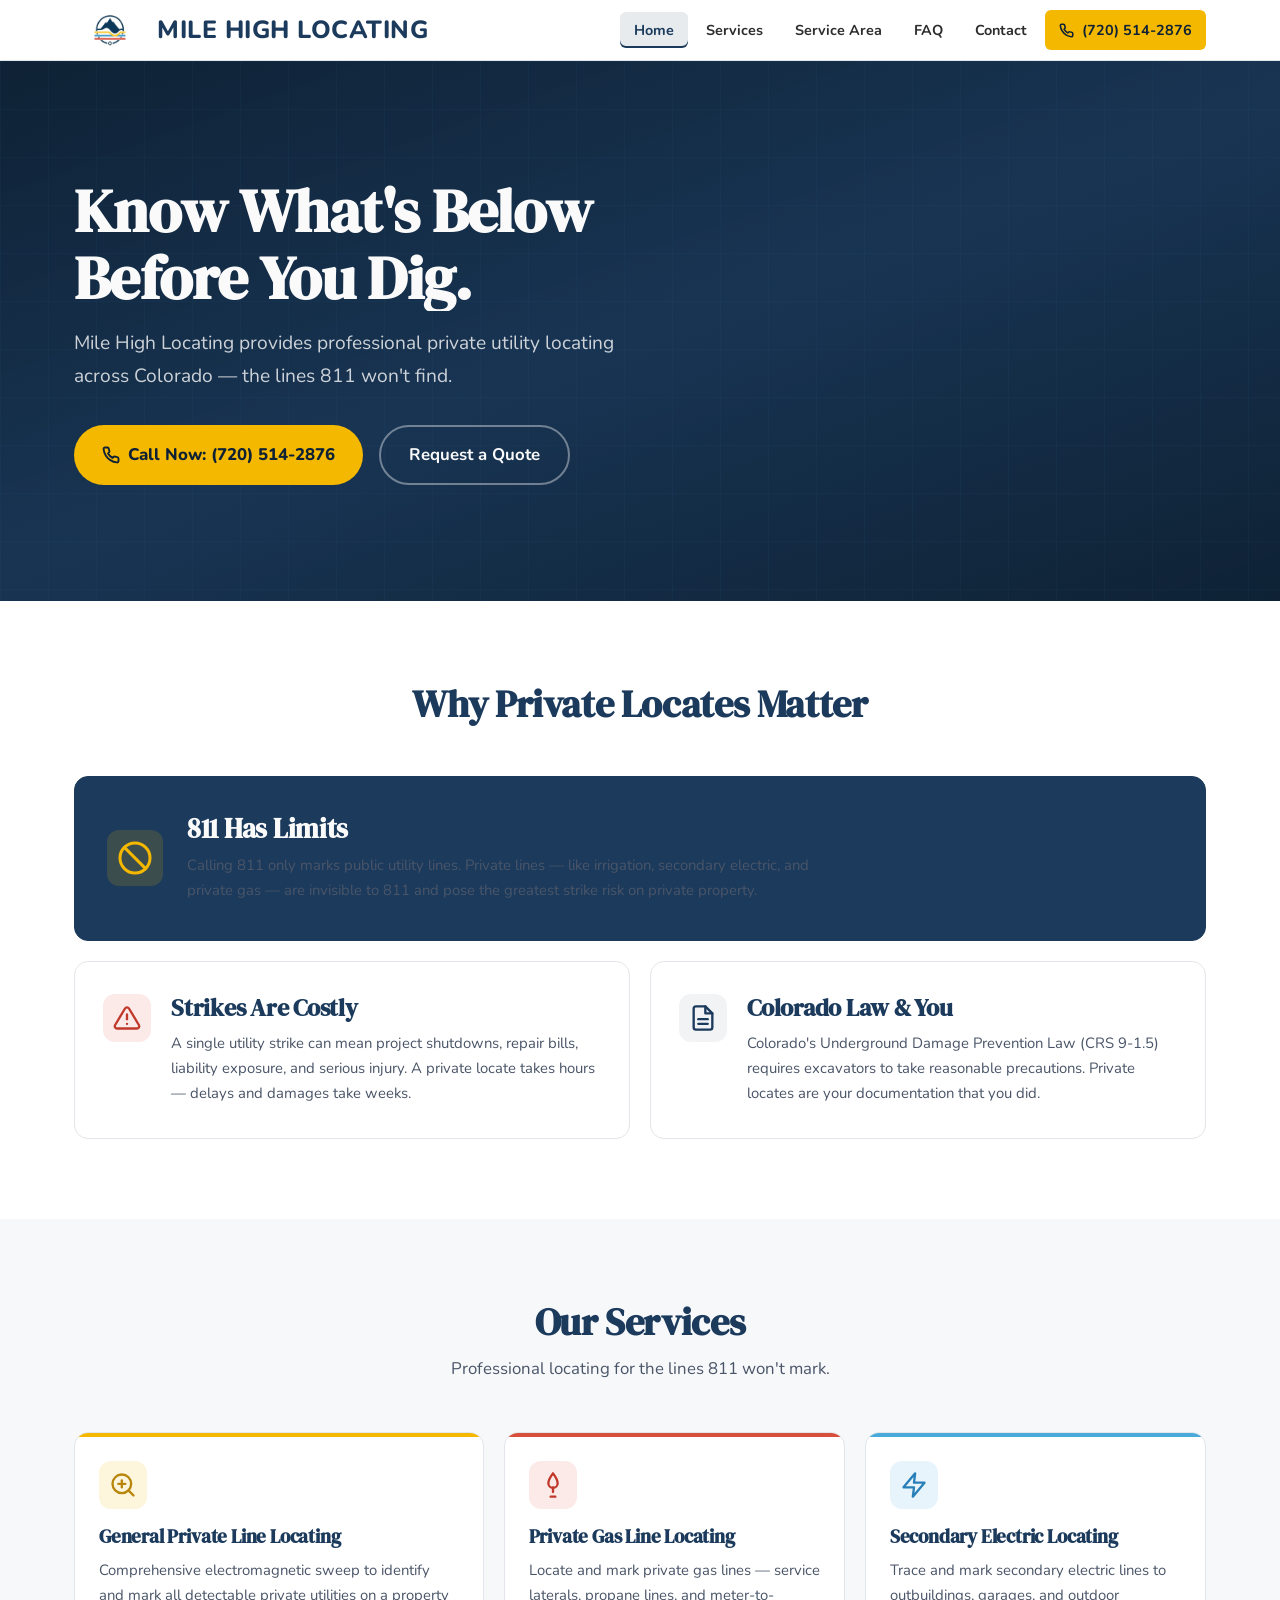
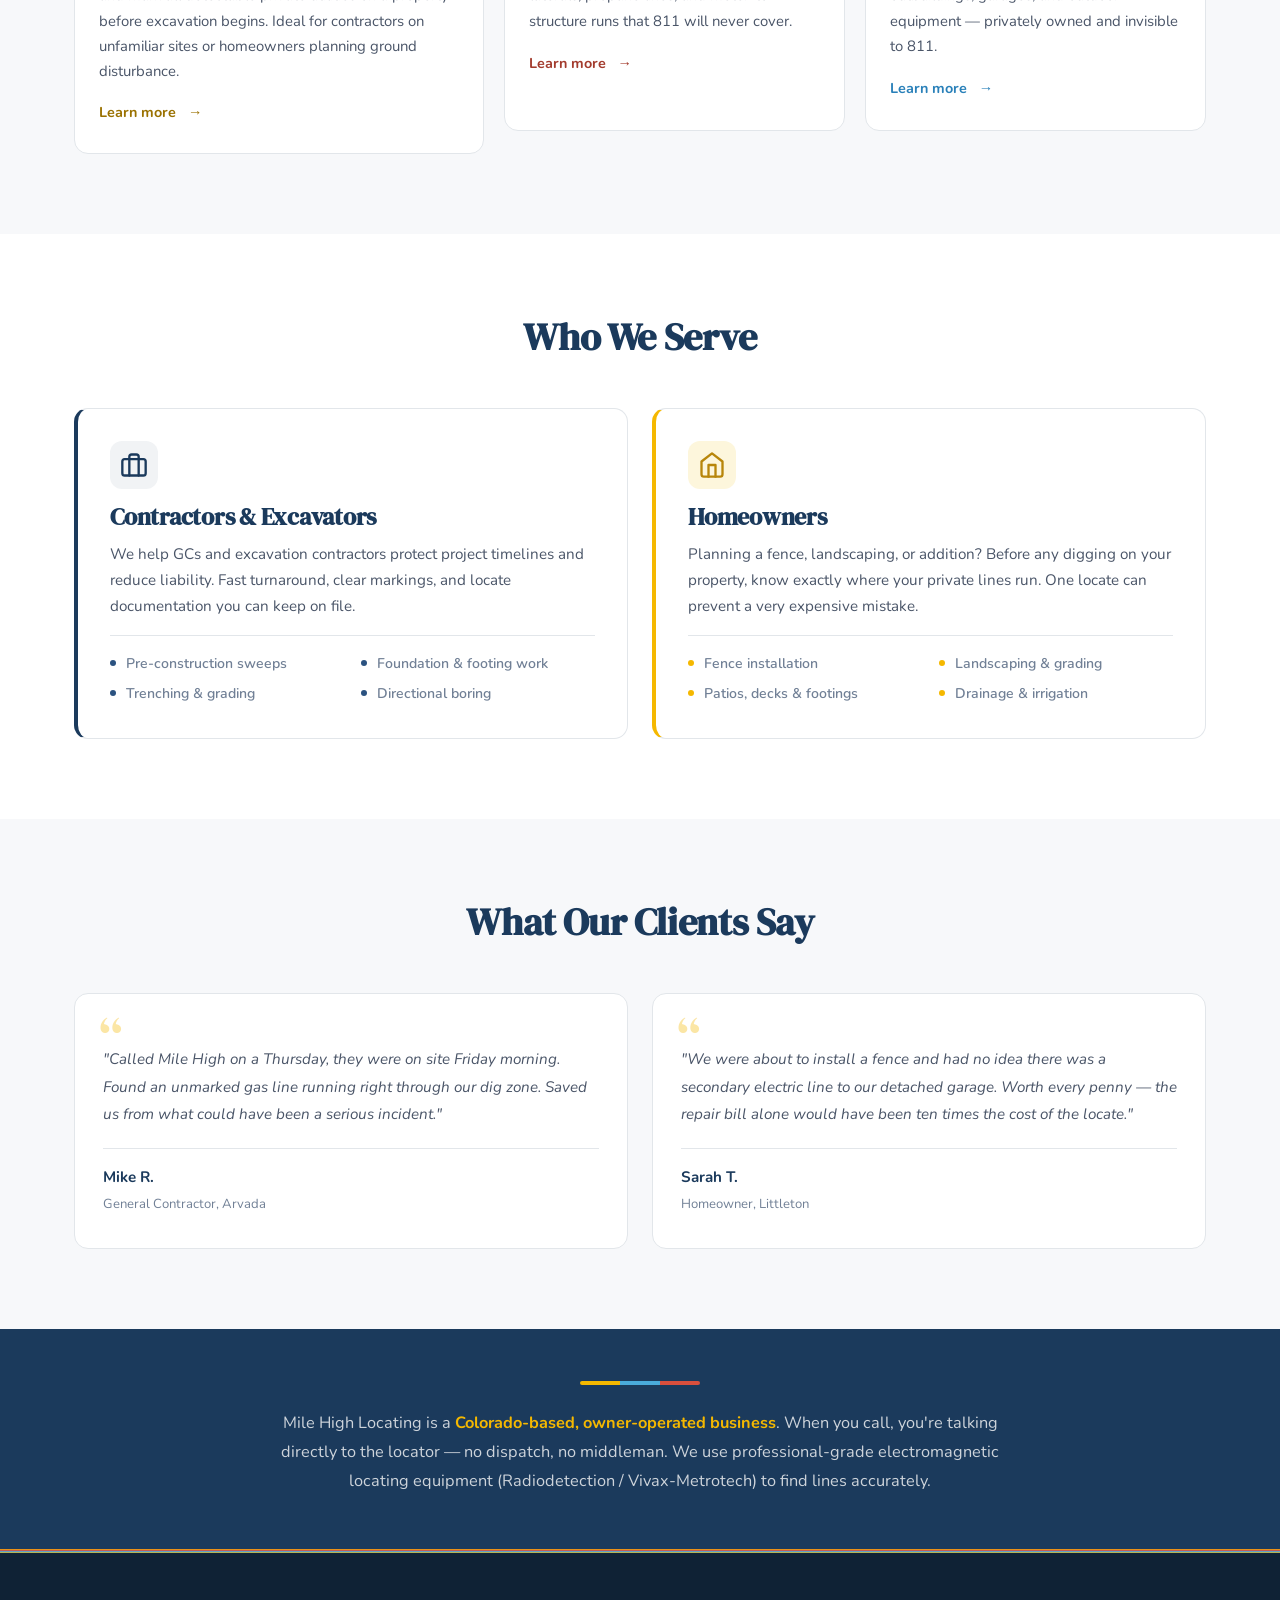
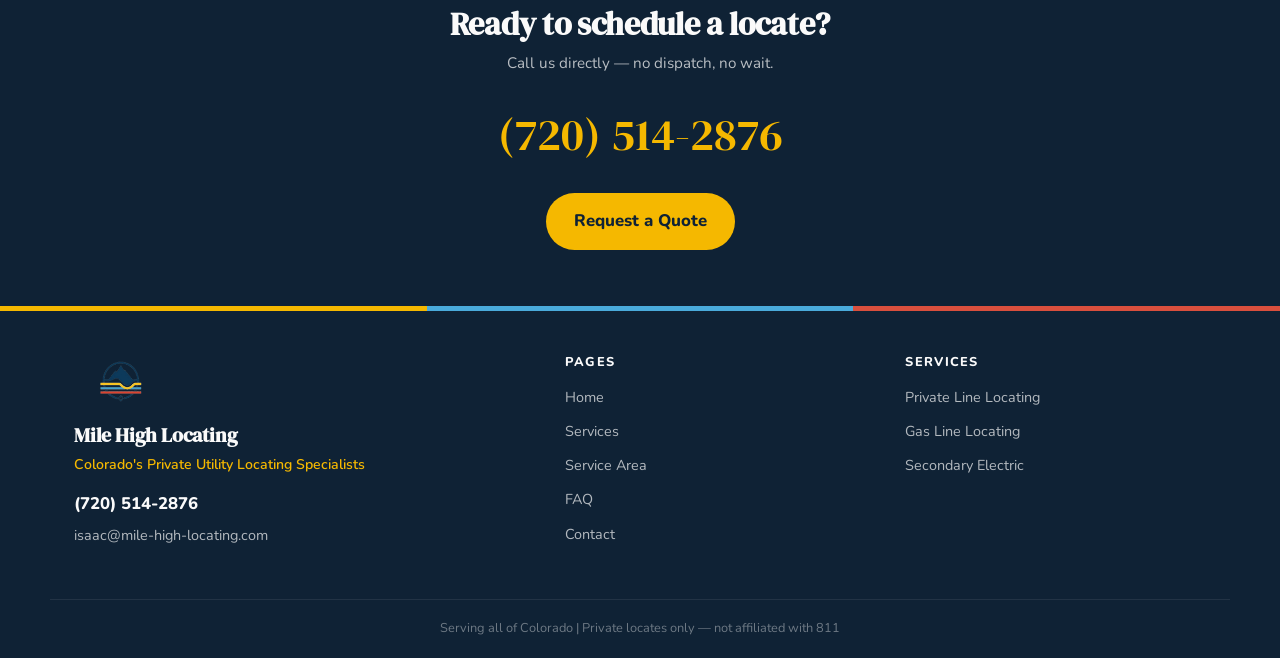
==== index.html @ 767bd1b1 "Add full site files Co-Authored-By: Claude Sonnet 4.6 <noreply@anthropic.com>" ====
<!DOCTYPE html>
<html lang="en">
<head>
  <meta charset="UTF-8">
  <meta name="viewport" content="width=device-width, initial-scale=1.0">
  <title>Mile High Locating — Private Utility Locating in Colorado</title>
  <meta name="description" content="Mile High Locating provides professional private utility locating across Colorado. We find the lines 811 won't — irrigation, private gas, secondary electric, and more.">
  <meta name="google-site-verification" content="SweHeG-FXVhR_xRQayVzN5VXtNeDmFIn7avGTJcZlRs" />
  <link rel="icon" type="image/png" sizes="192x192" href="favicon.png">
  <!-- Open Graph / Social & Google -->
  <meta property="og:type" content="website">
  <meta property="og:site_name" content="Mile High Locating">
  <meta property="og:title" content="Mile High Locating — Private Utility Locating in Colorado">
  <meta property="og:description" content="Mile High Locating provides professional private utility locating across Colorado. We find the lines 811 won't — irrigation, private gas, secondary electric, and more.">
  <meta property="og:image" content="https://mile-high-locating.com/logo-banner.png">
  <meta property="og:image:width" content="600">
  <meta property="og:image:height" content="314">
  <meta property="og:url" content="https://mile-high-locating.com/">
  <meta name="twitter:card" content="summary_large_image">
  <meta name="twitter:title" content="Mile High Locating — Private Utility Locating in Colorado">
  <meta name="twitter:description" content="Mile High Locating provides professional private utility locating across Colorado. We find the lines 811 won't.">
  <meta name="twitter:image" content="https://mile-high-locating.com/logo-banner.png">
  <!-- Structured Data: Organization -->
  <script type="application/ld+json">
  {
    "@context": "https://schema.org",
    "@type": "LocalBusiness",
    "name": "Mile High Locating",
    "url": "https://mile-high-locating.com",
    "logo": "https://mile-high-locating.com/logo-banner.png",
    "image": "https://mile-high-locating.com/logo-banner.png",
    "description": "Professional private utility locating across Colorado. We find the lines 811 won't — irrigation, private gas, secondary electric, and more.",
    "telephone": "+17205142876",
    "areaServed": "Colorado",
    "address": {
      "@type": "PostalAddress",
      "addressRegion": "CO",
      "addressCountry": "US"
    }
  }
  </script>
  <link rel="preconnect" href="https://fonts.googleapis.com">
  <link rel="preconnect" href="https://fonts.gstatic.com" crossorigin>
  <link href="https://fonts.googleapis.com/css2?family=DM+Serif+Display&family=Nunito:wght@400;600;700;800&display=swap" rel="stylesheet">
  <meta name="theme-color" content="#1B3A5C">
  <link rel="stylesheet" href="styles.css">
</head>
<body>

  <!-- ========== HEADER ========== -->
  <header class="site-header">
    <div class="header-inner">
      <a href="index.html" class="header-logo">
        <img src="logo-icon.png" alt="" class="logo-icon">
        <span class="logo-text">Mile High Locating</span>
      </a>
      <button class="hamburger" aria-label="Toggle navigation" aria-expanded="false">
        <span></span><span></span><span></span>
      </button>
      <nav>
        <ul class="nav-links">
          <li><a href="index.html" class="active">Home</a></li>
          <li><a href="services.html">Services</a></li>
          <li><a href="service-area.html">Service Area</a></li>
          <li><a href="faq.html">FAQ</a></li>
          <li><a href="contact.html">Contact</a></li>
          <li>
            <a href="tel:7205142876" class="btn-call">
              <svg viewBox="0 0 24 24" fill="none" stroke="currentColor" stroke-width="2.5" stroke-linecap="round" stroke-linejoin="round"><path d="M22 16.92v3a2 2 0 0 1-2.18 2 19.79 19.79 0 0 1-8.63-3.07 19.5 19.5 0 0 1-6-6 19.79 19.79 0 0 1-3.07-8.67A2 2 0 0 1 4.11 2h3a2 2 0 0 1 2 1.72c.127.96.361 1.903.7 2.81a2 2 0 0 1-.45 2.11L8.09 9.91a16 16 0 0 0 6 6l1.27-1.27a2 2 0 0 1 2.11-.45c.907.339 1.85.573 2.81.7A2 2 0 0 1 22 16.92z"/></svg>
              (720) 514-2876
            </a>
          </li>
        </ul>
      </nav>
    </div>
  </header>

  <main>

  <!-- ========== HERO ========== -->
  <section class="hero" aria-label="Hero">
    <div class="hero-bg" style="background-image: url('https://images.unsplash.com/photo-1504307651254-35680f356dfd?w=1600');"></div>
    <div class="hero-overlay"></div>
    <div class="hero-content">
      <h1>
        <span class="hero-line"><span class="hero-line-inner">Know What's Below</span></span>
        <span class="hero-line"><span class="hero-line-inner">Before You Dig.</span></span>
      </h1>
      <p>Mile High Locating provides professional private utility locating across Colorado — the lines 811 won't find.</p>
      <div class="hero-buttons">
        <a href="tel:7205142876" class="btn-primary">
          <svg width="18" height="18" viewBox="0 0 24 24" fill="none" stroke="currentColor" stroke-width="2.5" stroke-linecap="round" stroke-linejoin="round"><path d="M22 16.92v3a2 2 0 0 1-2.18 2 19.79 19.79 0 0 1-8.63-3.07 19.5 19.5 0 0 1-6-6 19.79 19.79 0 0 1-3.07-8.67A2 2 0 0 1 4.11 2h3a2 2 0 0 1 2 1.72c.127.96.361 1.903.7 2.81a2 2 0 0 1-.45 2.11L8.09 9.91a16 16 0 0 0 6 6l1.27-1.27a2 2 0 0 1 2.11-.45c.907.339 1.85.573 2.81.7A2 2 0 0 1 22 16.92z"/></svg>
          Call Now: (720) 514-2876
        </a>
        <a href="contact.html" class="btn-outline">Request a Quote</a>
      </div>
    </div>
  </section>

  <!-- ========== WHY PRIVATE LOCATES MATTER (Bento layout) ========== -->
  <section class="section" aria-labelledby="why-locates-heading">
    <div class="container">
      <div class="section-header reveal">
        <h2 id="why-locates-heading">Why Private Locates Matter</h2>
      </div>
      <div class="bento-grid">
        <!-- Featured card: full width, dark -->
        <div class="bento-card bento-card--featured reveal--scale">
          <span class="icon icon--lg">
            <svg viewBox="0 0 24 24" fill="none" stroke="currentColor" stroke-width="2" stroke-linecap="round" stroke-linejoin="round"><circle cx="12" cy="12" r="10"/><line x1="4.93" y1="4.93" x2="19.07" y2="19.07"/></svg>
          </span>
          <div class="bento-text">
            <h3>811 Has Limits</h3>
            <p>Calling 811 only marks public utility lines. Private lines — like irrigation, secondary electric, and private gas — are invisible to 811 and pose the greatest strike risk on private property.</p>
          </div>
        </div>
        <!-- Two smaller cards below -->
        <div class="bento-card reveal--left">
          <span class="icon icon--lg icon--red">
            <svg viewBox="0 0 24 24" fill="none" stroke="currentColor" stroke-width="2" stroke-linecap="round" stroke-linejoin="round"><path d="M10.29 3.86L1.82 18a2 2 0 0 0 1.71 3h16.94a2 2 0 0 0 1.71-3L13.71 3.86a2 2 0 0 0-3.42 0z"/><line x1="12" y1="9" x2="12" y2="13"/><line x1="12" y1="17" x2="12.01" y2="17"/></svg>
          </span>
          <div class="bento-text">
            <h3>Strikes Are Costly</h3>
            <p>A single utility strike can mean project shutdowns, repair bills, liability exposure, and serious injury. A private locate takes hours — delays and damages take weeks.</p>
          </div>
        </div>
        <div class="bento-card reveal--right">
          <span class="icon icon--lg icon--navy">
            <svg viewBox="0 0 24 24" fill="none" stroke="currentColor" stroke-width="2" stroke-linecap="round" stroke-linejoin="round"><path d="M14 2H6a2 2 0 0 0-2 2v16a2 2 0 0 0 2 2h12a2 2 0 0 0 2-2V8z"/><polyline points="14 2 14 8 20 8"/><line x1="16" y1="13" x2="8" y2="13"/><line x1="16" y1="17" x2="8" y2="17"/></svg>
          </span>
          <div class="bento-text">
            <h3>Colorado Law &amp; You</h3>
            <p>Colorado's Underground Damage Prevention Law (CRS 9-1.5) requires excavators to take reasonable precautions. Private locates are your documentation that you did.</p>
          </div>
        </div>
      </div>
    </div>
  </section>

  <!-- ========== SERVICES SNAPSHOT (color-coded, asymmetric) ========== -->
  <section class="section section--gray" aria-labelledby="services-heading">
    <div class="container">
      <div class="section-header reveal">
        <h2 id="services-heading">Our Services</h2>
        <p>Professional locating for the lines 811 won't mark.</p>
      </div>
      <div class="services-snapshot">
        <div class="snap-card snap-card--gold reveal">
          <span class="icon icon--lg icon--gold">
            <svg viewBox="0 0 24 24" fill="none" stroke="currentColor" stroke-width="2" stroke-linecap="round" stroke-linejoin="round"><circle cx="11" cy="11" r="8"/><path d="M21 21l-4.35-4.35"/><line x1="11" y1="8" x2="11" y2="14"/><line x1="8" y1="11" x2="14" y2="11"/></svg>
          </span>
          <h3>General Private Line Locating</h3>
          <p>Comprehensive electromagnetic sweep to identify and mark all detectable private utilities on a property before excavation begins. Ideal for contractors on unfamiliar sites or homeowners planning ground disturbance.</p>
          <a href="services.html#general-locating" class="card-link">Learn more<span class="sr-only"> about general private line locating</span> <span aria-hidden="true">→</span></a>
        </div>
        <div class="snap-card snap-card--red reveal reveal-delay-1">
          <span class="icon icon--lg icon--red">
            <svg viewBox="0 0 24 24" fill="none" stroke="currentColor" stroke-width="2" stroke-linecap="round" stroke-linejoin="round"><path d="M12 2c1.5 2 4 5.5 4 8.5a4 4 0 1 1-8 0C8 7.5 10.5 4 12 2z"/><path d="M12 14v4"/><path d="M10 22h4"/></svg>
          </span>
          <h3>Private Gas Line Locating</h3>
          <p>Locate and mark private gas lines — service laterals, propane lines, and meter-to-structure runs that 811 will never cover.</p>
          <a href="services.html#gas-line" class="card-link">Learn more<span class="sr-only"> about private gas line locating</span> <span aria-hidden="true">→</span></a>
        </div>
        <div class="snap-card snap-card--sky reveal reveal-delay-2">
          <span class="icon icon--lg icon--sky">
            <svg viewBox="0 0 24 24" fill="none" stroke="currentColor" stroke-width="2" stroke-linecap="round" stroke-linejoin="round"><path d="M13 2L3 14h9l-1 8 10-12h-9l1-8z"/></svg>
          </span>
          <h3>Secondary Electric Locating</h3>
          <p>Trace and mark secondary electric lines to outbuildings, garages, and outdoor equipment — privately owned and invisible to 811.</p>
          <a href="services.html#secondary-electric" class="card-link">Learn more<span class="sr-only"> about secondary electric locating</span> <span aria-hidden="true">→</span></a>
        </div>
      </div>
    </div>
  </section>

  <!-- ========== WHO WE SERVE ========== -->
  <section class="section" aria-labelledby="audience-heading">
    <div class="container">
      <div class="section-header reveal">
        <h2 id="audience-heading">Who We Serve</h2>
      </div>
      <div class="audience-grid">
        <div class="audience-card audience-card--contractor reveal reveal-delay-1">
          <span class="icon icon--lg icon--navy">
            <svg viewBox="0 0 24 24" fill="none" stroke="currentColor" stroke-width="2" stroke-linecap="round" stroke-linejoin="round"><rect x="2" y="7" width="20" height="14" rx="2" ry="2"/><path d="M16 21V5a2 2 0 0 0-2-2h-4a2 2 0 0 0-2 2v16"/></svg>
          </span>
          <h3>Contractors &amp; Excavators</h3>
          <p>We help GCs and excavation contractors protect project timelines and reduce liability. Fast turnaround, clear markings, and locate documentation you can keep on file.</p>
          <ul class="audience-projects">
            <li>Pre-construction sweeps</li>
            <li>Foundation &amp; footing work</li>
            <li>Trenching &amp; grading</li>
            <li>Directional boring</li>
          </ul>
        </div>
        <div class="audience-card audience-card--homeowner reveal reveal-delay-2">
          <span class="icon icon--lg icon--gold">
            <svg viewBox="0 0 24 24" fill="none" stroke="currentColor" stroke-width="2" stroke-linecap="round" stroke-linejoin="round"><path d="M3 9l9-7 9 7v11a2 2 0 0 1-2 2H5a2 2 0 0 1-2-2z"/><polyline points="9 22 9 12 15 12 15 22"/></svg>
          </span>
          <h3>Homeowners</h3>
          <p>Planning a fence, landscaping, or addition? Before any digging on your property, know exactly where your private lines run. One locate can prevent a very expensive mistake.</p>
          <ul class="audience-projects">
            <li>Fence installation</li>
            <li>Landscaping &amp; grading</li>
            <li>Patios, decks &amp; footings</li>
            <li>Drainage &amp; irrigation</li>
          </ul>
        </div>
      </div>
    </div>
  </section>

  <!-- ========== SOCIAL PROOF ========== -->
  <section class="section section--gray" aria-labelledby="testimonials-heading">
    <div class="container">
      <div class="section-header reveal">
        <h2 id="testimonials-heading">What Our Clients Say</h2>
      </div>
      <div class="testimonial-grid">
        <blockquote class="testimonial-card reveal reveal-delay-1">
          <p>"Called Mile High on a Thursday, they were on site Friday morning. Found an unmarked gas line running right through our dig zone. Saved us from what could have been a serious incident."</p>
          <footer>
            <strong>Mike R.</strong>
            <span>General Contractor, Arvada</span>
          </footer>
        </blockquote>
        <blockquote class="testimonial-card reveal reveal-delay-2">
          <p>"We were about to install a fence and had no idea there was a secondary electric line to our detached garage. Worth every penny — the repair bill alone would have been ten times the cost of the locate."</p>
          <footer>
            <strong>Sarah T.</strong>
            <span>Homeowner, Littleton</span>
          </footer>
        </blockquote>
      </div>
    </div>
  </section>

  <!-- ========== TRUST BAR (navy, distinct from card sections) ========== -->
  <section class="trust-section" aria-label="About Mile High Locating">
    <div class="trust-inner reveal">
      <div class="utility-divider">
        <span></span><span></span><span></span>
      </div>
      <p>Mile High Locating is a <strong>Colorado-based, owner-operated business</strong>. When you call, you're talking directly to the locator — no dispatch, no middleman. We use professional-grade electromagnetic locating equipment (Radiodetection / Vivax-Metrotech) to find lines accurately.</p>
    </div>
  </section>

  <!-- ========== CTA BANNER ========== -->
  <section class="cta-banner" aria-label="Call to action">
    <div class="container">
      <h2 class="reveal">Ready to schedule a locate?</h2>
      <p class="cta-sub reveal reveal-delay-1">Call us directly — no dispatch, no wait.</p>
      <span class="phone-large reveal reveal-delay-1"><a href="tel:7205142876">(720) 514-2876</a></span>
      <a href="contact.html" class="btn-primary reveal reveal-delay-2">Request a Quote</a>
    </div>
  </section>

  </main>

  <!-- ========== FOOTER ========== -->
  <footer class="site-footer">
    <div class="footer-divider">
      <div class="utility-divider"><span></span><span></span><span></span></div>
    </div>
    <div class="footer-inner">
      <div class="footer-brand">
        <img src="logo-icon.png" alt="Mile High Locating" class="footer-logo-icon">
        <h3>Mile High Locating</h3>
        <span class="tagline">Colorado's Private Utility Locating Specialists</span>
        <p class="footer-phone"><a href="tel:7205142876">(720) 514-2876</a></p>
        <p class="footer-email"><a href="mailto:isaac@mile-high-locating.com">isaac@mile-high-locating.com</a></p>
      </div>
      <div class="footer-links">
        <h4>Pages</h4>
        <ul>
          <li><a href="index.html">Home</a></li>
          <li><a href="services.html">Services</a></li>
          <li><a href="service-area.html">Service Area</a></li>
          <li><a href="faq.html">FAQ</a></li>
          <li><a href="contact.html">Contact</a></li>
        </ul>
      </div>
      <div class="footer-links">
        <h4>Services</h4>
        <ul>
          <li><a href="services.html#general-locating">Private Line Locating</a></li>
          <li><a href="services.html#gas-line">Gas Line Locating</a></li>
          <li><a href="services.html#secondary-electric">Secondary Electric</a></li>
        </ul>
      </div>
    </div>
    <div class="footer-bottom">
      <p>Serving all of Colorado | Private locates only — not affiliated with 811</p>
    </div>
  </footer>

  <script src="script.js"></script>
</body>
</html>
---- styles.css ----
/* ============================================
   Mile High Locating — Global Styles
   ============================================ */

/* --- Reset & Base --- */
*, *::before, *::after {
  box-sizing: border-box;
  margin: 0;
  padding: 0;
}

:root {
  --navy: #1B3A5C;
  --navy-deep: #0f2235;
  --navy-light: #2a5280;
  --navy-faint: rgba(27, 58, 92, 0.06);
  --gold: #F5B800;
  --gold-hover: #e0a800;
  --gold-faint: #fdf6dc;
  --sky: #4AABDB;
  --sky-faint: #e8f4fb;
  --red-orange: #D94F3D;
  --red-faint: #fceae8;
  --white: #FAFAFA;
  --bg: #FFFFFF;
  --text: #2D2D2D;
  --text-light: #4a5568;
  --text-muted: #718096;
  --border: #e2e6ea;
  --border-strong: #cbd2d9;
  --shadow-sm: 0 1px 3px rgba(27, 58, 92, 0.06);
  --shadow-md: 0 4px 16px rgba(27, 58, 92, 0.08);
  --shadow-lg: 0 8px 32px rgba(27, 58, 92, 0.10);
  --shadow-xl: 0 16px 48px rgba(27, 58, 92, 0.12);
  --radius: 10px;
  --radius-lg: 14px;
  --transition: 0.25s cubic-bezier(0.25, 0, 0.2, 1);
  --ease-out-expo: cubic-bezier(0.16, 1, 0.3, 1);
}

html {
  scroll-behavior: smooth;
  -webkit-text-size-adjust: 100%;
}

body {
  font-family: 'Nunito', sans-serif;
  color: var(--text);
  background: var(--bg);
  line-height: 1.7;
  font-size: 16px;
  -webkit-font-smoothing: antialiased;
  -moz-osx-font-smoothing: grayscale;
  overflow-x: hidden;
}

img {
  max-width: 100%;
  height: auto;
  display: block;
}

a {
  color: var(--navy);
  text-decoration: none;
  transition: color var(--transition);
}

a:hover { color: var(--sky); }

/* --- Focus styles (accessibility) --- */
:focus-visible {
  outline: 2px solid var(--sky);
  outline-offset: 2px;
  border-radius: 4px;
}

a:focus-visible,
button:focus-visible {
  outline: 2px solid var(--sky);
  outline-offset: 2px;
}

/* --- Typography --- */
h1, h2, h3, h4 {
  font-family: 'DM Serif Display', serif;
  color: var(--navy);
  line-height: 1.2;
  letter-spacing: -0.01em;
}

h1 { font-size: clamp(2rem, 5vw, 3.2rem); }
h2 { font-size: clamp(1.6rem, 3.5vw, 2.4rem); }
h3 { font-size: clamp(1.2rem, 2.5vw, 1.5rem); }

p { max-width: 72ch; }

/* Screen-reader only utility */
.sr-only {
  position: absolute;
  width: 1px;
  height: 1px;
  padding: 0;
  margin: -1px;
  overflow: hidden;
  clip: rect(0, 0, 0, 0);
  white-space: nowrap;
  border: 0;
}

.container {
  width: 100%;
  max-width: 1180px;
  margin: 0 auto;
  padding: 0 24px;
}

/* --- SVG Icon System --- */
.icon {
  display: inline-flex;
  align-items: center;
  justify-content: center;
  flex-shrink: 0;
}

.icon svg {
  width: 100%;
  height: 100%;
}

.icon--lg {
  width: 48px;
  height: 48px;
  border-radius: 12px;
  padding: 10px;
}

.icon--gold { background: var(--gold-faint); color: #b8860b; }
.icon--sky { background: var(--sky-faint); color: #2980b9; }
.icon--red { background: var(--red-faint); color: #c0392b; }
.icon--navy { background: var(--navy-faint); color: var(--navy); }

/* --- Utility Divider (3 colored lines) --- */
.utility-divider {
  display: flex;
  gap: 0;
  height: 4px;
  width: 100%;
  border-radius: 2px;
  overflow: hidden;
}

.utility-divider span {
  flex: 1;
  display: block;
}

.utility-divider span:nth-child(1) { background: var(--gold); }
.utility-divider span:nth-child(2) { background: var(--sky); }
.utility-divider span:nth-child(3) { background: var(--red-orange); }

.utility-divider--short { max-width: 200px; }
.utility-divider--center { margin-left: auto; margin-right: auto; }

/* =========================================
   HEADER / NAV
   ========================================= */
.site-header {
  position: sticky;
  top: 0;
  z-index: 1000;
  background: var(--bg);
  border-bottom: 1px solid var(--border);
  transition: box-shadow var(--transition);
}

.site-header.scrolled {
  box-shadow: var(--shadow-md);
}

.header-inner {
  display: flex;
  align-items: center;
  justify-content: space-between;
  padding: 10px 24px;
  max-width: 1180px;
  margin: 0 auto;
}

.header-logo {
  display: flex;
  align-items: center;
  gap: 10px;
  text-decoration: none;
  flex-shrink: 0;
  margin-right: 24px;
}

.header-logo .logo-icon {
  height: 40px;
  width: auto;
  display: block;
}

.logo-text {
  font-family: 'Nunito', sans-serif;
  font-size: 1.55rem;
  font-weight: 800;
  color: var(--navy);
  white-space: nowrap;
  line-height: 1.15;
  letter-spacing: 0.02em;
  text-transform: uppercase;
}

.header-logo:hover .logo-text {
  color: var(--navy);
}

@media (max-width: 580px) {
  .logo-text { display: none; }
}

.footer-logo-icon {
  height: 52px;
  width: auto;
  margin-bottom: 16px;
}

.nav-links {
  display: flex;
  align-items: center;
  gap: 4px;
  list-style: none;
}

.nav-links a {
  padding: 8px 14px;
  border-radius: 6px;
  font-weight: 700;
  font-size: 0.9rem;
  color: var(--text);
  transition: background var(--transition), color var(--transition);
  white-space: nowrap;
}

.nav-links a:hover,
.nav-links a.active {
  background: var(--navy-faint);
  color: var(--navy);
}

.nav-links a.active {
  background: rgba(27, 58, 92, 0.10);
  box-shadow: inset 0 -2px 0 var(--navy);
}

.btn-call {
  display: inline-flex;
  align-items: center;
  gap: 8px;
  background: var(--gold);
  color: var(--navy-deep) !important;
  font-weight: 800;
  font-size: 0.9rem;
  padding: 10px 20px;
  border-radius: 50px;
  border: none;
  cursor: pointer;
  transition: background var(--transition), transform var(--transition), box-shadow var(--transition);
  text-decoration: none;
  white-space: nowrap;
}

.btn-call:hover {
  background: var(--gold-hover);
  transform: translateY(-1px);
  box-shadow: 0 4px 12px rgba(245, 184, 0, 0.3);
  color: var(--navy-deep) !important;
}

.btn-call svg {
  width: 15px;
  height: 15px;
  flex-shrink: 0;
}

/* Mobile Nav */
.hamburger {
  display: none;
  background: none;
  border: none;
  cursor: pointer;
  padding: 8px;
  flex-direction: column;
  gap: 5px;
}

.hamburger span {
  display: block;
  width: 24px;
  height: 2.5px;
  background: var(--navy);
  border-radius: 2px;
  transition: transform var(--transition), opacity var(--transition);
}

.hamburger.open span:nth-child(1) { transform: translateY(7.5px) rotate(45deg); }
.hamburger.open span:nth-child(2) { opacity: 0; }
.hamburger.open span:nth-child(3) { transform: translateY(-7.5px) rotate(-45deg); }

@media (max-width: 860px) {
  .hamburger {
    display: flex;
    margin-left: auto; /* push to right edge of header */
  }

  /* Nav wrapper has no natural size (nav-links is position:fixed),
     so just ensure it doesn't affect flex layout */
  .site-header nav {
    position: absolute;
    width: 0;
    height: 0;
    overflow: visible;
  }

  .nav-links {
    position: fixed;
    top: 62px; /* below the sticky header */
    left: 0;
    right: 0;
    background: var(--bg);
    flex-direction: column;
    padding: 12px 20px 24px;
    gap: 6px;
    border-bottom: 1px solid var(--border);
    box-shadow: var(--shadow-lg);
    transform: translateY(-110%);
    opacity: 0;
    transition: transform 0.35s var(--ease-out-expo), opacity 0.25s ease;
    pointer-events: none;
    z-index: 999;
  }

  .nav-links.open {
    transform: translateY(0);
    opacity: 1;
    pointer-events: all;
  }

  .nav-links li {
    width: 100%;
  }

  .nav-links a {
    padding: 14px 16px;
    font-size: 1.05rem;
    width: 100%;
    display: block;
  }

  .nav-links .btn-call {
    margin-top: 10px;
    justify-content: center;
    padding: 14px 20px;
  }
}

/* =========================================
   BUTTONS
   ========================================= */
.btn-primary {
  display: inline-flex;
  align-items: center;
  gap: 8px;
  background: var(--gold);
  color: var(--navy-deep);
  font-weight: 800;
  font-size: 1.05rem;
  padding: 14px 28px;
  border-radius: 50px;
  border: none;
  cursor: pointer;
  transition: background var(--transition), transform var(--transition), box-shadow var(--transition);
  text-decoration: none;
}

.btn-primary:hover {
  background: var(--gold-hover);
  transform: translateY(-2px);
  box-shadow: 0 6px 20px rgba(245, 184, 0, 0.3);
  color: var(--navy-deep);
}

.btn-outline {
  display: inline-flex;
  align-items: center;
  gap: 8px;
  background: transparent;
  color: var(--white);
  font-weight: 700;
  font-size: 1.05rem;
  padding: 14px 28px;
  border-radius: 50px;
  border: 2px solid rgba(250, 250, 250, 0.4);
  cursor: pointer;
  transition: all var(--transition);
  text-decoration: none;
}

.btn-outline:hover {
  background: rgba(250, 250, 250, 0.1);
  border-color: var(--white);
  color: var(--white);
  transform: translateY(-2px);
}

/* =========================================
   HERO SECTION
   ========================================= */
.hero {
  position: relative;
  min-height: 540px;
  display: flex;
  align-items: center;
  overflow: hidden;
  background: var(--navy-deep);
}

.hero-bg {
  position: absolute;
  inset: -10%;
  background-size: cover;
  background-position: center 40%;
  background-repeat: no-repeat;
  filter: brightness(0.3) saturate(0.6);
  will-change: transform;
}

.hero-overlay {
  position: absolute;
  inset: 0;
  background: linear-gradient(
    160deg,
    rgba(15, 34, 53, 0.92) 0%,
    rgba(27, 58, 92, 0.78) 50%,
    rgba(15, 34, 53, 0.88) 100%
  );
}

.hero-content {
  position: relative;
  z-index: 2;
  padding: 80px 24px;
  max-width: 1180px;
  margin: 0 auto;
  width: 100%;
}

.hero h1 {
  color: var(--white);
  font-size: clamp(2.4rem, 5.5vw, 3.8rem);
  margin-bottom: 16px;
  max-width: 680px;
  line-height: 1.1;
}

.hero p {
  color: rgba(250, 250, 250, 0.8);
  font-size: clamp(1.05rem, 2vw, 1.2rem);
  max-width: 560px;
  margin-bottom: 32px;
  line-height: 1.7;
}

.hero-buttons {
  display: flex;
  gap: 16px;
  flex-wrap: wrap;
}

/* =========================================
   SECTIONS
   ========================================= */
.section {
  padding: clamp(48px, 8vw, 80px) 0;
}

.section--sm {
  padding: clamp(32px, 5vw, 48px) 0;
}

.section--gray { background: #f7f8fa; }
.section--navy { background: var(--navy); }
.section--navy-deep { background: var(--navy-deep); }

.section-header {
  text-align: center;
  margin-bottom: 48px;
}

.section-header h2 { margin-bottom: 10px; }

.section-header p {
  color: var(--text-light);
  font-size: 1.05rem;
  margin: 0 auto;
}

.section-header--left {
  text-align: left;
}

.section-header--left p {
  margin: 0;
}

/* =========================================
   HOME — "Why Private Locates Matter" (Bento)
   ========================================= */
.bento-grid {
  display: grid;
  grid-template-columns: 1fr 1fr;
  grid-template-rows: auto auto;
  gap: 20px;
}

.bento-card {
  background: var(--bg);
  border: 1px solid var(--border);
  border-radius: var(--radius-lg);
  padding: 32px 28px;
  transition: box-shadow var(--transition);
}

.bento-card:hover {
  box-shadow: var(--shadow-md);
}

.bento-card--featured {
  grid-column: 1 / -1;
  display: grid;
  grid-template-columns: auto 1fr;
  gap: 24px;
  align-items: center;
  padding: 36px 32px;
  background: var(--navy);
  border-color: var(--navy);
}

.bento-card--featured h3 {
  color: var(--white);
  font-size: clamp(1.3rem, 2.5vw, 1.7rem);
  margin-bottom: 8px;
}

.bento-card--featured p {
  color: rgba(250, 250, 250, 0.75);
  font-size: 0.95rem;
  line-height: 1.7;
}

.bento-card--featured .icon--lg {
  width: 56px;
  height: 56px;
  background: rgba(245, 184, 0, 0.15);
  color: var(--gold);
}

.bento-card:not(.bento-card--featured) {
  display: flex;
  gap: 20px;
  align-items: flex-start;
}

.bento-card .bento-text h3 {
  margin-bottom: 8px;
}

.bento-card .bento-text p {
  color: var(--text-light);
  font-size: 0.93rem;
  line-height: 1.7;
}

@media (max-width: 640px) {
  .bento-grid {
    grid-template-columns: 1fr;
  }
  .bento-card--featured {
    grid-template-columns: 1fr;
    text-align: center;
  }
  .bento-card--featured .icon--lg {
    margin: 0 auto;
  }
  .bento-card:not(.bento-card--featured) {
    flex-direction: column;
  }
}

/* =========================================
   HOME — Services Snapshot (color-coded)
   ========================================= */
.services-snapshot {
  display: grid;
  grid-template-columns: 1.2fr 1fr 1fr;
  gap: 20px;
}

.snap-card {
  background: var(--bg);
  border: 1px solid var(--border);
  border-radius: var(--radius-lg);
  padding: 28px 24px;
  position: relative;
  overflow: hidden;
  transition: box-shadow var(--transition), transform var(--transition);
}

.snap-card:hover {
  box-shadow: var(--shadow-md);
  transform: translateY(-2px);
}

.snap-card::before {
  content: '';
  position: absolute;
  top: 0;
  left: 0;
  right: 0;
  height: 4px;
}

.snap-card--gold::before { background: var(--gold); }
.snap-card--red::before { background: var(--red-orange); }
.snap-card--sky::before { background: var(--sky); }

.snap-card--gold:hover { border-color: var(--gold); }
.snap-card--red:hover { border-color: var(--red-orange); }
.snap-card--sky:hover { border-color: var(--sky); }

.snap-card .icon--lg { margin-bottom: 16px; }

.snap-card h3 {
  margin-bottom: 10px;
  font-size: 1.2rem;
}

/* Make first card taller / featured */
.snap-card:first-child {
  grid-row: 1 / 3;
  display: flex;
  flex-direction: column;
}

.snap-card:first-child p {
  flex: 1;
}

.snap-card p {
  color: var(--text-light);
  font-size: 0.93rem;
  line-height: 1.7;
  margin-bottom: 16px;
}

.snap-card .card-link {
  display: inline-flex;
  align-items: center;
  gap: 6px;
  font-weight: 700;
  font-size: 0.9rem;
  margin-top: auto;
  transition: gap var(--transition), color var(--transition);
}

.snap-card--gold .card-link { color: #9a7100; }
.snap-card--red .card-link { color: #a33b2d; }
.snap-card--sky .card-link { color: #2980b9; }

.snap-card .card-link:hover { gap: 10px; }

@media (max-width: 800px) {
  .services-snapshot {
    grid-template-columns: 1fr;
  }
  .snap-card:first-child {
    grid-row: auto;
  }
}

/* =========================================
   HOME — Who We Serve
   ========================================= */
.audience-grid {
  display: grid;
  grid-template-columns: 1fr 1fr;
  gap: 24px;
}

.audience-card {
  padding: 32px;
  background: var(--bg);
  border: 1px solid var(--border);
  border-radius: var(--radius-lg);
  border-left: 4px solid var(--border);
  transition: border-color var(--transition), box-shadow var(--transition);
}

.audience-card--contractor { border-left-color: var(--navy); }
.audience-card--homeowner { border-left-color: var(--gold); }

.audience-card:hover {
  box-shadow: var(--shadow-sm);
}

.audience-card .icon--lg {
  margin-bottom: 14px;
}

.audience-card h3 { margin-bottom: 10px; }

.audience-card p {
  color: var(--text-light);
  line-height: 1.7;
  font-size: 0.95rem;
}

.audience-projects {
  list-style: none;
  display: grid;
  grid-template-columns: 1fr 1fr;
  gap: 6px 16px;
  margin-top: 16px;
  padding-top: 16px;
  border-top: 1px solid var(--border);
}

.audience-projects li {
  font-size: 0.88rem;
  color: var(--text-muted);
  font-weight: 600;
  padding-left: 16px;
  position: relative;
}

.audience-projects li::before {
  content: '';
  position: absolute;
  left: 0;
  top: 8px;
  width: 6px;
  height: 6px;
  border-radius: 50%;
  background: var(--border-strong);
}

.audience-card--contractor .audience-projects li::before { background: var(--navy-light); }
.audience-card--homeowner .audience-projects li::before { background: var(--gold); }

@media (max-width: 700px) {
  .audience-grid { grid-template-columns: 1fr; }
  .audience-projects { grid-template-columns: 1fr; }
}

/* =========================================
   HOME — Testimonials / Social Proof
   ========================================= */
.testimonial-grid {
  display: grid;
  grid-template-columns: 1fr 1fr;
  gap: 24px;
}

.testimonial-card {
  background: var(--bg);
  border: 1px solid var(--border);
  border-radius: var(--radius-lg);
  padding: 32px 28px;
  position: relative;
  margin: 0;
}

.testimonial-card::before {
  content: '\201C';
  position: absolute;
  top: 18px;
  left: 24px;
  font-family: 'DM Serif Display', serif;
  font-size: 3.5rem;
  line-height: 1;
  color: var(--gold);
  opacity: 0.35;
}

.testimonial-card p {
  color: var(--text-light);
  font-size: 0.95rem;
  line-height: 1.8;
  font-style: italic;
  padding-top: 20px;
  margin-bottom: 20px;
}

.testimonial-card footer {
  display: flex;
  flex-direction: column;
  gap: 2px;
  padding-top: 16px;
  border-top: 1px solid var(--border);
}

.testimonial-card footer strong {
  color: var(--navy);
  font-size: 0.95rem;
}

.testimonial-card footer span {
  color: var(--text-muted);
  font-size: 0.82rem;
}

@media (max-width: 700px) {
  .testimonial-grid { grid-template-columns: 1fr; }
}

/* =========================================
   HOME — Trust Bar
   ========================================= */
.trust-section {
  background: var(--navy);
  padding: clamp(36px, 5vw, 52px) 0;
}

.trust-inner {
  max-width: 800px;
  margin: 0 auto;
  text-align: center;
  padding: 0 24px;
}

.trust-inner .utility-divider {
  max-width: 120px;
  margin: 0 auto 24px;
}

.trust-inner p {
  color: rgba(250, 250, 250, 0.8);
  font-size: 1.02rem;
  line-height: 1.8;
  margin: 0 auto;
}

.trust-inner strong {
  color: var(--gold);
  font-weight: 700;
}

/* =========================================
   CTA BANNER
   ========================================= */
.cta-banner {
  background: var(--navy-deep);
  padding: clamp(40px, 6vw, 56px) 24px;
  text-align: center;
  position: relative;
  overflow: hidden;
}

.cta-banner::before {
  content: '';
  position: absolute;
  top: 0;
  left: 0;
  right: 0;
  height: 4px;
  background: linear-gradient(90deg, var(--gold), var(--sky), var(--red-orange));
}

.cta-banner h2 {
  color: var(--white);
  margin-bottom: 8px;
  font-size: clamp(1.4rem, 3vw, 2rem);
}

.cta-banner .cta-sub {
  color: rgba(250, 250, 250, 0.72);
  font-size: 0.95rem;
  margin: 0 auto 20px;
}

.cta-banner .phone-large {
  font-family: 'DM Serif Display', serif;
  font-size: clamp(1.8rem, 4vw, 2.8rem);
  color: var(--gold);
  display: block;
  margin-bottom: 20px;
}

.cta-banner .phone-large a {
  color: var(--gold);
  text-decoration: none;
  transition: color var(--transition);
}

.cta-banner .phone-large a:hover {
  color: var(--white);
}

/* =========================================
   SERVICES PAGE
   ========================================= */
.service-detail {
  display: grid;
  grid-template-columns: 1fr;
  gap: 32px;
}

.service-block {
  background: var(--bg);
  border: 1px solid var(--border);
  border-radius: var(--radius-lg);
  padding: 36px 32px;
  position: relative;
  overflow: hidden;
  display: grid;
  grid-template-columns: auto 1fr;
  gap: 24px;
  scroll-margin-top: 100px;
}

.service-block-content {
  min-width: 0;
}

.service-block-accent {
  width: 4px;
  border-radius: 4px;
  align-self: stretch;
}

.service-block:nth-child(1) .service-block-accent { background: var(--gold); }
.service-block:nth-child(2) .service-block-accent { background: var(--red-orange); }
.service-block:nth-child(3) .service-block-accent { background: var(--sky); }

.service-block .icon--lg { margin-bottom: 8px; }

.service-block h3 {
  font-size: 1.4rem;
  margin-bottom: 10px;
}

.service-block-content > p {
  color: var(--text-light);
  margin-bottom: 20px;
  line-height: 1.8;
}

.service-block h4 {
  font-family: 'Nunito', sans-serif;
  font-size: 0.82rem;
  font-weight: 800;
  text-transform: uppercase;
  letter-spacing: 0.1em;
  color: var(--text-muted);
  margin-bottom: 12px;
}

.service-block ul {
  list-style: none;
  display: grid;
  grid-template-columns: 1fr 1fr;
  gap: 8px 24px;
}

.service-block li {
  padding-left: 20px;
  position: relative;
  color: var(--text-light);
  font-size: 0.93rem;
}

.service-block:nth-child(1) li::before { background: var(--gold); }
.service-block:nth-child(2) li::before { background: var(--red-orange); }
.service-block:nth-child(3) li::before { background: var(--sky); }

.service-block li::before {
  content: '';
  position: absolute;
  left: 0;
  top: 10px;
  width: 7px;
  height: 7px;
  border-radius: 50%;
}

@media (max-width: 600px) {
  .service-block {
    grid-template-columns: 1fr;
    padding: 28px 20px;
  }
  .service-block-accent {
    width: 100%;
    height: 4px;
    align-self: auto;
  }
  .service-block ul { grid-template-columns: 1fr; }
}

.note-box {
  background: var(--gold-faint);
  border: 1px solid #eedfa0;
  border-radius: var(--radius);
  padding: 24px 28px;
  margin-top: 32px;
  text-align: center;
  color: var(--text);
  font-size: 0.98rem;
  line-height: 1.7;
}

.note-box a { font-weight: 700; color: var(--navy); }

/* =========================================
   SERVICE AREA PAGE
   ========================================= */
.area-grid {
  display: grid;
  grid-template-columns: repeat(auto-fill, minmax(200px, 1fr));
  gap: 12px;
  margin: 28px 0;
}

.area-tag {
  background: var(--bg);
  border: 1px solid var(--border);
  border-radius: 8px;
  padding: 12px 16px;
  font-weight: 700;
  font-size: 0.9rem;
  color: var(--navy);
  text-align: center;
  transition: background var(--transition), border-color var(--transition);
}

.area-tag:hover {
  background: var(--navy-faint);
  border-color: var(--navy);
}

.map-embed {
  border-radius: var(--radius-lg);
  overflow: hidden;
  margin: 28px 0;
  border: 1px solid var(--border);
  box-shadow: var(--shadow-sm);
}

.map-embed iframe {
  width: 100%;
  height: 380px;
  border: 0;
}

.area-secondary {
  display: grid;
  grid-template-columns: 1fr 1fr;
  gap: 20px;
}

@media (max-width: 600px) {
  .area-secondary { grid-template-columns: 1fr; }
}

.area-secondary-card {
  background: var(--bg);
  border: 1px solid var(--border);
  border-radius: var(--radius);
  padding: 28px 24px;
}

.area-secondary-card h3 { font-size: 1.15rem; margin-bottom: 8px; }
.area-secondary-card p { color: var(--text-light); font-size: 0.93rem; }

/* =========================================
   FAQ PAGE
   ========================================= */
.faq-group { margin-bottom: 36px; }

.faq-group-header {
  display: flex;
  align-items: center;
  gap: 12px;
  margin-bottom: 20px;
  padding-bottom: 12px;
  border-bottom: 2px solid var(--border);
}

.faq-group-header h3 {
  font-size: 1.25rem;
  margin: 0;
}

.faq-item {
  border: 1px solid var(--border);
  border-radius: var(--radius);
  margin-bottom: 10px;
  overflow: hidden;
  transition: border-color var(--transition), box-shadow var(--transition);
}

.faq-item.open {
  border-color: var(--navy);
  box-shadow: var(--shadow-sm);
}

.faq-question {
  display: flex;
  align-items: center;
  justify-content: space-between;
  gap: 16px;
  width: 100%;
  padding: 18px 22px;
  background: none;
  border: none;
  cursor: pointer;
  font-family: 'Nunito', sans-serif;
  font-size: 0.98rem;
  font-weight: 700;
  color: var(--text);
  text-align: left;
  line-height: 1.5;
  transition: color var(--transition);
  min-height: 44px; /* touch target */
}

.faq-question:hover { color: var(--navy); }

.faq-chevron {
  flex-shrink: 0;
  width: 18px;
  height: 18px;
  transition: transform 0.3s var(--ease-out-expo);
  color: var(--text-muted);
}

.faq-item.open .faq-chevron {
  transform: rotate(180deg);
  color: var(--navy);
}

.faq-answer-wrapper {
  display: grid;
  grid-template-rows: 0fr;
  transition: grid-template-rows 0.35s var(--ease-out-expo);
}

.faq-item.open .faq-answer-wrapper {
  grid-template-rows: 1fr;
}

.faq-answer { overflow: hidden; }

.faq-answer p {
  padding: 0 22px 18px;
  color: var(--text-light);
  line-height: 1.8;
  font-size: 0.95rem;
}

/* =========================================
   CONTACT PAGE
   ========================================= */
.contact-grid {
  display: grid;
  grid-template-columns: 1fr 1.2fr;
  gap: 48px;
  align-items: start;
}

@media (max-width: 768px) {
  .contact-grid { grid-template-columns: 1fr; }
}

.contact-info h2 { margin-bottom: 20px; }

.contact-phone {
  font-family: 'DM Serif Display', serif;
  font-size: clamp(1.6rem, 3.5vw, 2.2rem);
  color: var(--navy);
  margin: 12px 0;
  display: block;
}

.contact-phone a {
  color: var(--navy);
  text-decoration: none;
  transition: color var(--transition);
}

.contact-phone a:hover { color: var(--sky); }

.contact-email {
  font-size: 1rem;
  color: var(--text-light);
  margin: 6px 0 16px;
  display: block;
}
.contact-email a { color: var(--text-light); text-decoration: none; transition: color var(--transition); }
.contact-email a:hover { color: var(--sky); }

.contact-info p {
  color: var(--text-light);
  margin-bottom: 14px;
  line-height: 1.7;
}

.contact-trust {
  margin-top: 20px;
  padding-top: 20px;
  border-top: 1px solid var(--border);
  color: var(--text-muted);
  font-size: 0.88rem;
}

/* Quote Form */
.quote-form {
  background: #f7f8fa;
  border: 1px solid var(--border);
  border-radius: var(--radius-lg);
  padding: 32px 28px;
}

.quote-form h2 {
  margin-bottom: 20px;
  font-size: 1.5rem;
}

.form-group { margin-bottom: 16px; }

.form-group label {
  display: block;
  font-weight: 700;
  font-size: 0.88rem;
  color: var(--text);
  margin-bottom: 5px;
}

.form-group label .required { color: var(--red-orange); }

.form-group input,
.form-group select,
.form-group textarea {
  width: 100%;
  padding: 11px 14px;
  border: 1px solid var(--border);
  border-radius: 8px;
  font-family: 'Nunito', sans-serif;
  font-size: 0.95rem;
  color: var(--text);
  background: var(--bg);
  transition: border-color var(--transition), box-shadow var(--transition);
  outline: none;
  min-height: 44px; /* touch target */
}

.form-group input:focus,
.form-group select:focus,
.form-group textarea:focus {
  border-color: var(--navy);
  box-shadow: 0 0 0 3px rgba(27, 58, 92, 0.14);
}

.form-group textarea {
  min-height: 100px;
  resize: vertical;
}

.form-group select {
  appearance: none;
  background-image: url("data:image/svg+xml,%3Csvg xmlns='http://www.w3.org/2000/svg' width='16' height='16' fill='%232D2D2D' viewBox='0 0 16 16'%3E%3Cpath d='M4.5 6l3.5 4 3.5-4z'/%3E%3C/svg%3E");
  background-repeat: no-repeat;
  background-position: right 14px center;
  padding-right: 40px;
}

.btn-submit {
  display: inline-flex;
  align-items: center;
  gap: 8px;
  background: var(--navy);
  color: var(--white);
  font-family: 'Nunito', sans-serif;
  font-weight: 800;
  font-size: 1rem;
  padding: 14px 32px;
  border-radius: 50px;
  border: none;
  cursor: pointer;
  transition: background var(--transition), transform var(--transition), box-shadow var(--transition);
  width: 100%;
  justify-content: center;
  min-height: 48px;
}

.btn-submit:hover {
  background: var(--navy-light);
  transform: translateY(-2px);
  box-shadow: 0 6px 20px rgba(27, 58, 92, 0.2);
}

.form-note {
  text-align: center;
  margin-top: 12px;
  color: var(--text-muted);
  font-size: 0.82rem;
}

/* Form success state */
.form-success {
  text-align: center;
  padding: 40px 20px;
}

.form-success-icon {
  display: inline-flex;
  align-items: center;
  justify-content: center;
  width: 56px;
  height: 56px;
  border-radius: 50%;
  background: #e6f9ee;
  color: #22865a;
  margin-bottom: 16px;
}

.form-success-icon svg {
  width: 28px;
  height: 28px;
}

.form-success h3 {
  color: #22865a;
  margin-bottom: 10px;
}

.form-success p {
  color: var(--text-light);
  font-size: 0.95rem;
  line-height: 1.7;
  margin: 0 auto;
}

.form-success a {
  font-weight: 700;
  color: var(--navy);
}

/* =========================================
   PAGE HEADERS (varied per page)
   ========================================= */
.page-header {
  background: var(--navy);
  padding: clamp(32px, 5vw, 52px) 24px;
  position: relative;
  overflow: hidden;
}

.page-header h1 {
  color: var(--white);
  margin-bottom: 10px;
}

.page-header p {
  color: rgba(250, 250, 250, 0.7);
  font-size: 1.02rem;
  max-width: 600px;
}

/* Centered variant */
.page-header--centered {
  text-align: center;
}

.page-header--centered p {
  margin: 0 auto;
}

/* Minimal variant (no heavy banner) */
.page-header--minimal {
  background: var(--bg);
  padding: clamp(28px, 4vw, 44px) 24px clamp(20px, 3vw, 32px);
  border-bottom: 1px solid var(--border);
}

.page-header--minimal h1 {
  color: var(--navy);
}

.page-header--minimal p {
  color: var(--text-light);
}

/* With accent bar */
.page-header::after {
  content: '';
  position: absolute;
  bottom: 0;
  left: 0;
  right: 0;
  height: 4px;
  background: linear-gradient(90deg, var(--gold), var(--sky), var(--red-orange));
}

.page-header--minimal::after {
  display: none;
}

/* =========================================
   FOOTER
   ========================================= */
.site-footer {
  background: var(--navy-deep);
  color: rgba(250, 250, 250, 0.75);
  padding-top: 0;
}

.footer-divider { margin-bottom: 44px; }

.footer-divider .utility-divider {
  height: 5px;
  border-radius: 0;
}

.footer-inner {
  max-width: 1180px;
  margin: 0 auto;
  padding: 0 24px 44px;
  display: grid;
  grid-template-columns: 1.5fr 1fr 1fr;
  gap: 40px;
}

@media (max-width: 700px) {
  .footer-inner {
    grid-template-columns: 1fr;
    gap: 28px;
  }
}

.footer-brand h3 {
  font-size: 1.25rem;
  color: var(--white);
  margin-bottom: 6px;
}

.footer-brand .tagline {
  color: var(--gold);
  font-weight: 600;
  font-size: 0.88rem;
  margin-bottom: 14px;
  display: block;
}

.footer-brand .footer-phone {
  font-size: 1.05rem;
  font-weight: 800;
  color: var(--white);
}

.footer-brand .footer-phone a { color: var(--white); text-decoration: none; }
.footer-brand .footer-phone a:hover { color: var(--gold); }

.footer-brand .footer-email {
  font-size: 0.9rem;
  color: rgba(250, 250, 250, 0.7);
  margin-top: 4px;
}
.footer-brand .footer-email a { color: rgba(250, 250, 250, 0.7); text-decoration: none; }
.footer-brand .footer-email a:hover { color: var(--gold); }

.footer-links h4 {
  color: var(--white);
  font-family: 'Nunito', sans-serif;
  font-size: 0.8rem;
  font-weight: 800;
  text-transform: uppercase;
  letter-spacing: 0.1em;
  margin-bottom: 14px;
}

.footer-links ul { list-style: none; }
.footer-links li { margin-bottom: 7px; }

.footer-links a {
  color: rgba(250, 250, 250, 0.7);
  font-size: 0.9rem;
  transition: color var(--transition);
}

.footer-links a:hover { color: var(--gold); }

.footer-bottom {
  border-top: 1px solid rgba(250, 250, 250, 0.08);
  padding: 18px 24px;
  text-align: center;
  max-width: 1180px;
  margin: 0 auto;
}

.footer-bottom p {
  font-size: 0.8rem;
  color: rgba(250, 250, 250, 0.4);
  margin: 0 auto;
}

/* =========================================
   ANIMATIONS
   ========================================= */
.reveal {
  opacity: 0;
  transform: translateY(20px);
  transition: opacity 0.5s var(--ease-out-expo), transform 0.5s var(--ease-out-expo);
}

.reveal.visible {
  opacity: 1;
  transform: translateY(0);
}

.reveal-delay-1 { transition-delay: 0.08s; }
.reveal-delay-2 { transition-delay: 0.16s; }
.reveal-delay-3 { transition-delay: 0.24s; }

/* --- Reduced motion --- */
@media (prefers-reduced-motion: reduce) {
  *, *::before, *::after {
    animation-duration: 0.01ms !important;
    animation-iteration-count: 1 !important;
    transition-duration: 0.01ms !important;
  }

  html { scroll-behavior: auto; }

  .reveal {
    opacity: 1;
    transform: none;
    transition: none;
  }
}

/* =========================================
   RESPONSIVE
   ========================================= */
@media (max-width: 600px) {
  .hero-content {
    padding: 48px 20px 56px;
  }

  .service-block {
    padding: 24px 18px;
  }

  .quote-form {
    padding: 24px 18px;
  }

  .bento-grid { gap: 14px; }
  .services-snapshot { gap: 14px; }
}

/* =========================================
   ⚡ OVERDRIVE — Cinematic Hero Entrance
   ========================================= */

/* Hero line-by-line reveal */
.hero-line {
  display: block;
  overflow: hidden;
}

.hero-line-inner {
  display: block;
  transform: translateY(110%);
  opacity: 0;
  animation: heroLineReveal 0.8s var(--ease-out-expo) forwards;
}

.hero-line:nth-child(1) .hero-line-inner { animation-delay: 0.15s; }
.hero-line:nth-child(2) .hero-line-inner { animation-delay: 0.3s; }

@keyframes heroLineReveal {
  to {
    transform: translateY(0);
    opacity: 1;
  }
}

/* Hero subtitle fade */
.hero p {
  opacity: 0;
  transform: translateY(16px);
  animation: heroFadeUp 0.7s var(--ease-out-expo) 0.5s forwards;
}

/* Hero buttons entrance */
.hero-buttons {
  opacity: 0;
  transform: translateY(16px);
  animation: heroFadeUp 0.7s var(--ease-out-expo) 0.65s forwards;
}

@keyframes heroFadeUp {
  to {
    opacity: 1;
    transform: translateY(0);
  }
}

/* Hero background slow zoom on load */
.hero-bg {
  animation: heroZoom 20s ease-out forwards;
}

@keyframes heroZoom {
  from { transform: scale(1.12); }
  to { transform: scale(1.0); }
}

/* =========================================
   ⚡ OVERDRIVE — Scroll-Driven Parallax
   ========================================= */

/* Hero parallax (CSS scroll-driven where supported) */
@supports (animation-timeline: scroll()) {
  @keyframes heroParallax {
    from { transform: scale(1.12) translateY(0); }
    to { transform: scale(1.12) translateY(15%); }
  }

  .hero-bg {
    animation: heroParallax linear forwards, heroZoom 20s ease-out forwards;
    animation-timeline: scroll(), auto;
    animation-range: 0vh 100vh, normal;
  }

  /* Utility divider center-out reveal */
  @keyframes dividerReveal {
    from { clip-path: inset(0 50%); }
    to { clip-path: inset(0 0%); }
  }

  .utility-divider {
    animation: dividerReveal linear both;
    animation-timeline: view();
    animation-range: entry 0% entry 40%;
  }
}

/* =========================================
   ⚡ OVERDRIVE — Spring-Physics Hover
   ========================================= */

/* Custom spring-like easing (slight overshoot) */
:root {
  --spring: cubic-bezier(0.34, 1.56, 0.64, 1);
  --spring-soft: cubic-bezier(0.25, 1.2, 0.5, 1);
}

/* Cards get spring hover */
.bento-card:not(.bento-card--featured),
.snap-card,
.audience-card,
.testimonial-card,
.area-tag,
.area-secondary-card {
  transition:
    transform 0.4s var(--spring),
    box-shadow 0.3s var(--ease-out-expo),
    border-color 0.25s ease;
}

.bento-card:not(.bento-card--featured):hover,
.audience-card:hover,
.testimonial-card:hover,
.area-secondary-card:hover {
  transform: translateY(-4px);
}

.snap-card:hover {
  transform: translateY(-5px) scale(1.01);
}

/* FAQ item spring open */
.faq-item {
  transition: border-color 0.3s ease, box-shadow 0.3s ease, transform 0.35s var(--spring-soft);
}

.faq-item.open {
  transform: scale(1.005);
}

/* Service blocks subtle lift */
.service-block {
  transition: box-shadow 0.35s var(--ease-out-expo), transform 0.4s var(--spring);
}

.service-block:hover {
  box-shadow: var(--shadow-lg);
  transform: translateY(-3px);
}

/* =========================================
   ⚡ OVERDRIVE — Phone Button Pulse
   ========================================= */

/* Nav "Call Now" button entrance + pulse */
.btn-call {
  animation: btnCallEntrance 0.6s var(--ease-out-expo) 1s both;
}

@keyframes btnCallEntrance {
  from {
    opacity: 0;
    transform: scale(0.9);
  }
  to {
    opacity: 1;
    transform: scale(1);
  }
}

/* Subtle pulse ring on hero CTA */
.hero-buttons .btn-primary {
  position: relative;
}

.hero-buttons .btn-primary::after {
  content: '';
  position: absolute;
  inset: -3px;
  border-radius: 50px;
  border: 2px solid var(--gold);
  opacity: 0;
  animation: ctaPulse 3s ease-in-out 2s infinite;
}

@keyframes ctaPulse {
  0%, 100% { opacity: 0; transform: scale(1); }
  15% { opacity: 0.5; transform: scale(1); }
  50% { opacity: 0; transform: scale(1.08); }
}

/* =========================================
   ⚡ OVERDRIVE — CTA Gradient Animation
   ========================================= */

@property --gradient-angle {
  syntax: "<angle>";
  initial-value: 0deg;
  inherits: false;
}

.cta-banner::before {
  background: linear-gradient(
    var(--gradient-angle),
    var(--gold),
    var(--sky),
    var(--red-orange),
    var(--gold)
  );
  animation: gradientRotate 6s linear infinite;
}

@keyframes gradientRotate {
  to { --gradient-angle: 360deg; }
}

/* =========================================
   ⚡ OVERDRIVE — Enhanced Reveals
   ========================================= */

/* Different reveal directions for variety */
.reveal--left {
  opacity: 0;
  transform: translateX(-24px);
  transition: opacity 0.6s var(--ease-out-expo), transform 0.6s var(--ease-out-expo);
}

.reveal--right {
  opacity: 0;
  transform: translateX(24px);
  transition: opacity 0.6s var(--ease-out-expo), transform 0.6s var(--ease-out-expo);
}

.reveal--scale {
  opacity: 0;
  transform: scale(0.95);
  transition: opacity 0.5s var(--ease-out-expo), transform 0.5s var(--ease-out-expo);
}

.reveal--left.visible,
.reveal--right.visible,
.reveal--scale.visible {
  opacity: 1;
  transform: none;
}

/* Stagger children automatically */
.stagger-children > * {
  opacity: 0;
  transform: translateY(16px);
  transition: opacity 0.45s var(--ease-out-expo), transform 0.45s var(--ease-out-expo);
}

.stagger-children.visible > *:nth-child(1) { transition-delay: 0s; }
.stagger-children.visible > *:nth-child(2) { transition-delay: 0.06s; }
.stagger-children.visible > *:nth-child(3) { transition-delay: 0.12s; }
.stagger-children.visible > *:nth-child(4) { transition-delay: 0.18s; }
.stagger-children.visible > *:nth-child(5) { transition-delay: 0.24s; }
.stagger-children.visible > *:nth-child(6) { transition-delay: 0.30s; }
.stagger-children.visible > *:nth-child(7) { transition-delay: 0.36s; }
.stagger-children.visible > *:nth-child(8) { transition-delay: 0.42s; }
.stagger-children.visible > *:nth-child(9) { transition-delay: 0.48s; }
.stagger-children.visible > *:nth-child(10) { transition-delay: 0.54s; }
.stagger-children.visible > *:nth-child(11) { transition-delay: 0.60s; }
.stagger-children.visible > *:nth-child(12) { transition-delay: 0.66s; }

.stagger-children.visible > * {
  opacity: 1;
  transform: translateY(0);
}

/* =========================================
   ⚡ OVERDRIVE — Hero Grid Overlay
   ========================================= */

/* Subtle animated grid pattern evoking underground utility mapping */
.hero::after {
  content: '';
  position: absolute;
  inset: 0;
  z-index: 1;
  background-image:
    linear-gradient(rgba(74, 171, 219, 0.04) 1px, transparent 1px),
    linear-gradient(90deg, rgba(74, 171, 219, 0.04) 1px, transparent 1px);
  background-size: 48px 48px;
  animation: gridDrift 30s linear infinite;
  pointer-events: none;
}

@keyframes gridDrift {
  from { background-position: 0 0, 0 0; }
  to { background-position: 48px 48px, 48px 48px; }
}

/* =========================================
   ⚡ OVERDRIVE — Page Header Accents
   ========================================= */

/* Animated accent bar on page headers */
.page-header::after {
  animation: accentSlide 0.8s var(--ease-out-expo) 0.2s both;
}

@keyframes accentSlide {
  from {
    clip-path: inset(0 100% 0 0);
  }
  to {
    clip-path: inset(0 0% 0 0);
  }
}

/* =========================================
   ⚡ OVERDRIVE — Reduced Motion Override
   ========================================= */

@media (prefers-reduced-motion: reduce) {
  .hero-line-inner {
    transform: none;
    opacity: 1;
    animation: none;
  }

  .hero p,
  .hero-buttons {
    opacity: 1;
    transform: none;
    animation: none;
  }

  .hero-bg {
    animation: none;
    transform: none;
  }

  .hero::after {
    animation: none;
  }

  .btn-call {
    animation: none;
  }

  .hero-buttons .btn-primary::after {
    animation: none;
    display: none;
  }

  .cta-banner::before {
    animation: none;
  }

  .page-header::after {
    animation: none;
    clip-path: none;
  }

  .stagger-children > * {
    opacity: 1;
    transform: none;
    transition: none;
  }

  .reveal--left,
  .reveal--right,
  .reveal--scale {
    opacity: 1;
    transform: none;
    transition: none;
  }

  .snap-card,
  .bento-card,
  .audience-card,
  .testimonial-card,
  .service-block,
  .faq-item {
    transition-duration: 0.01ms !important;
  }
}
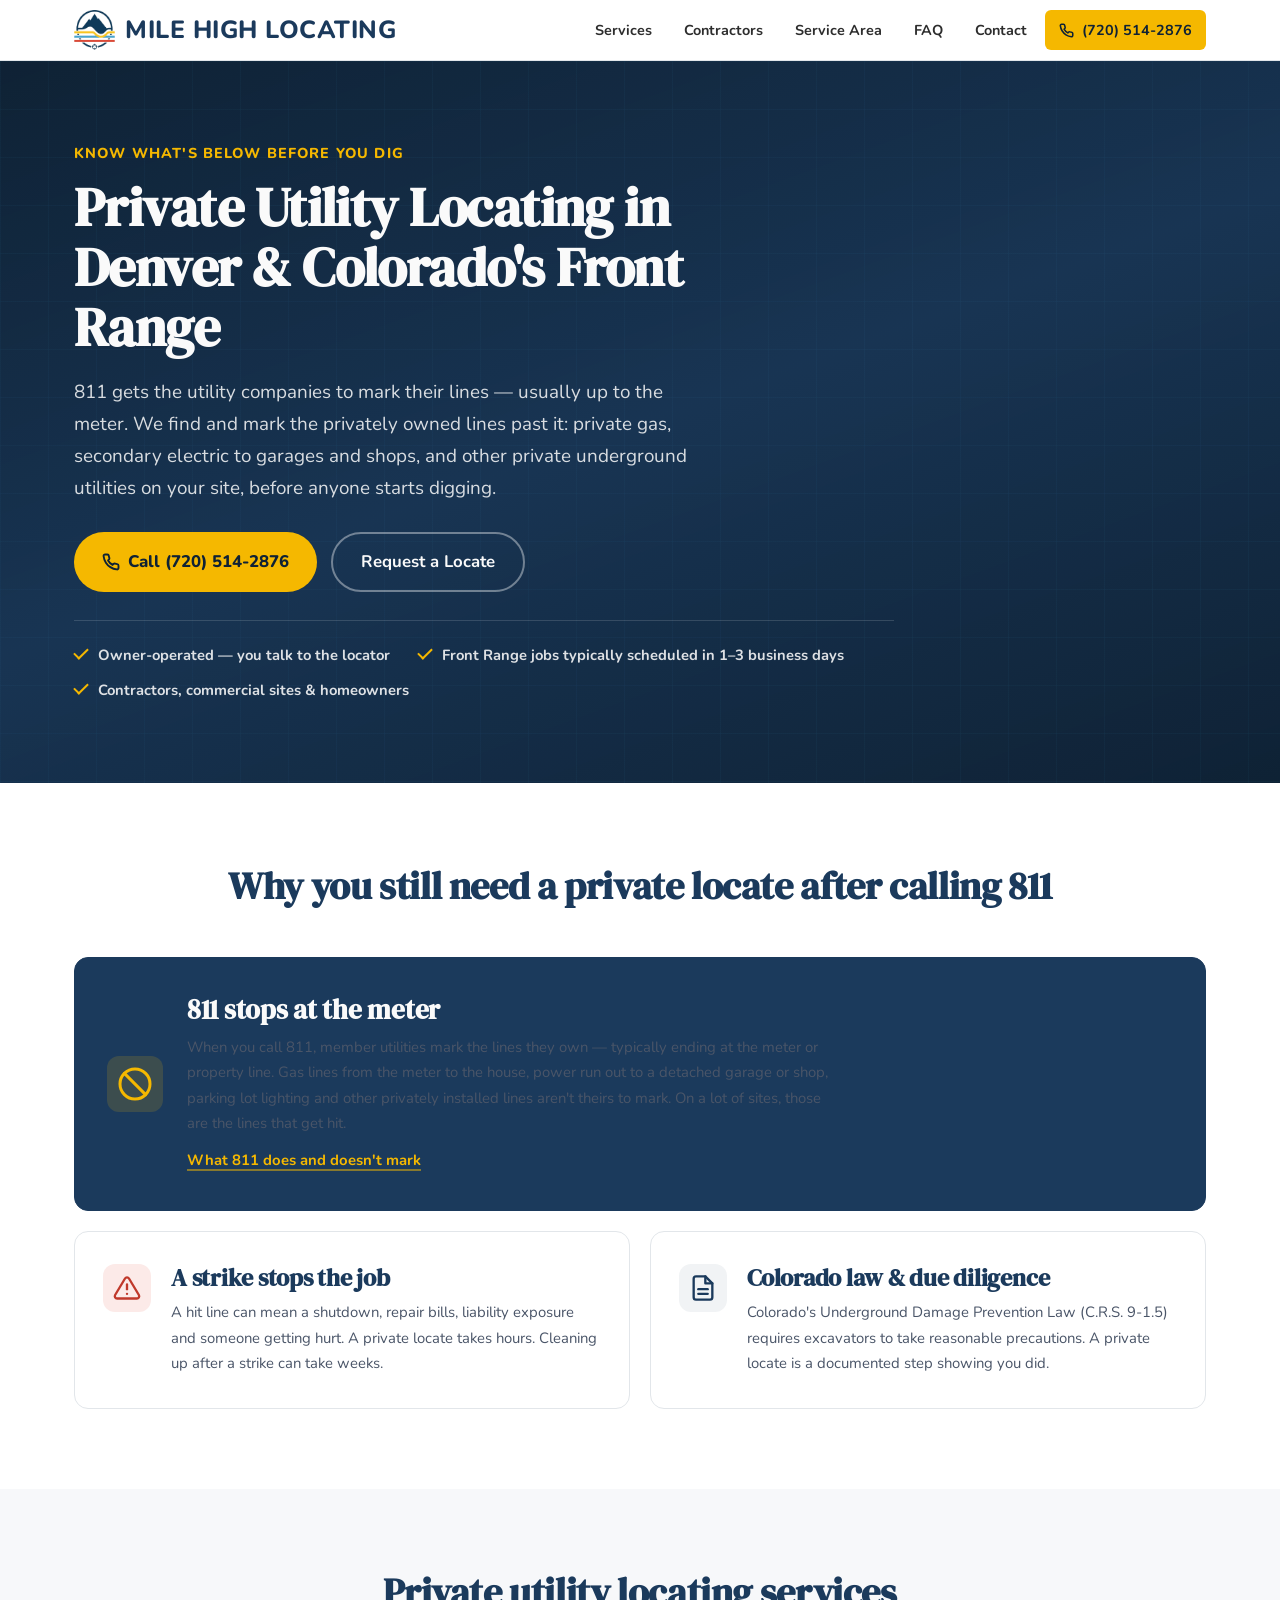
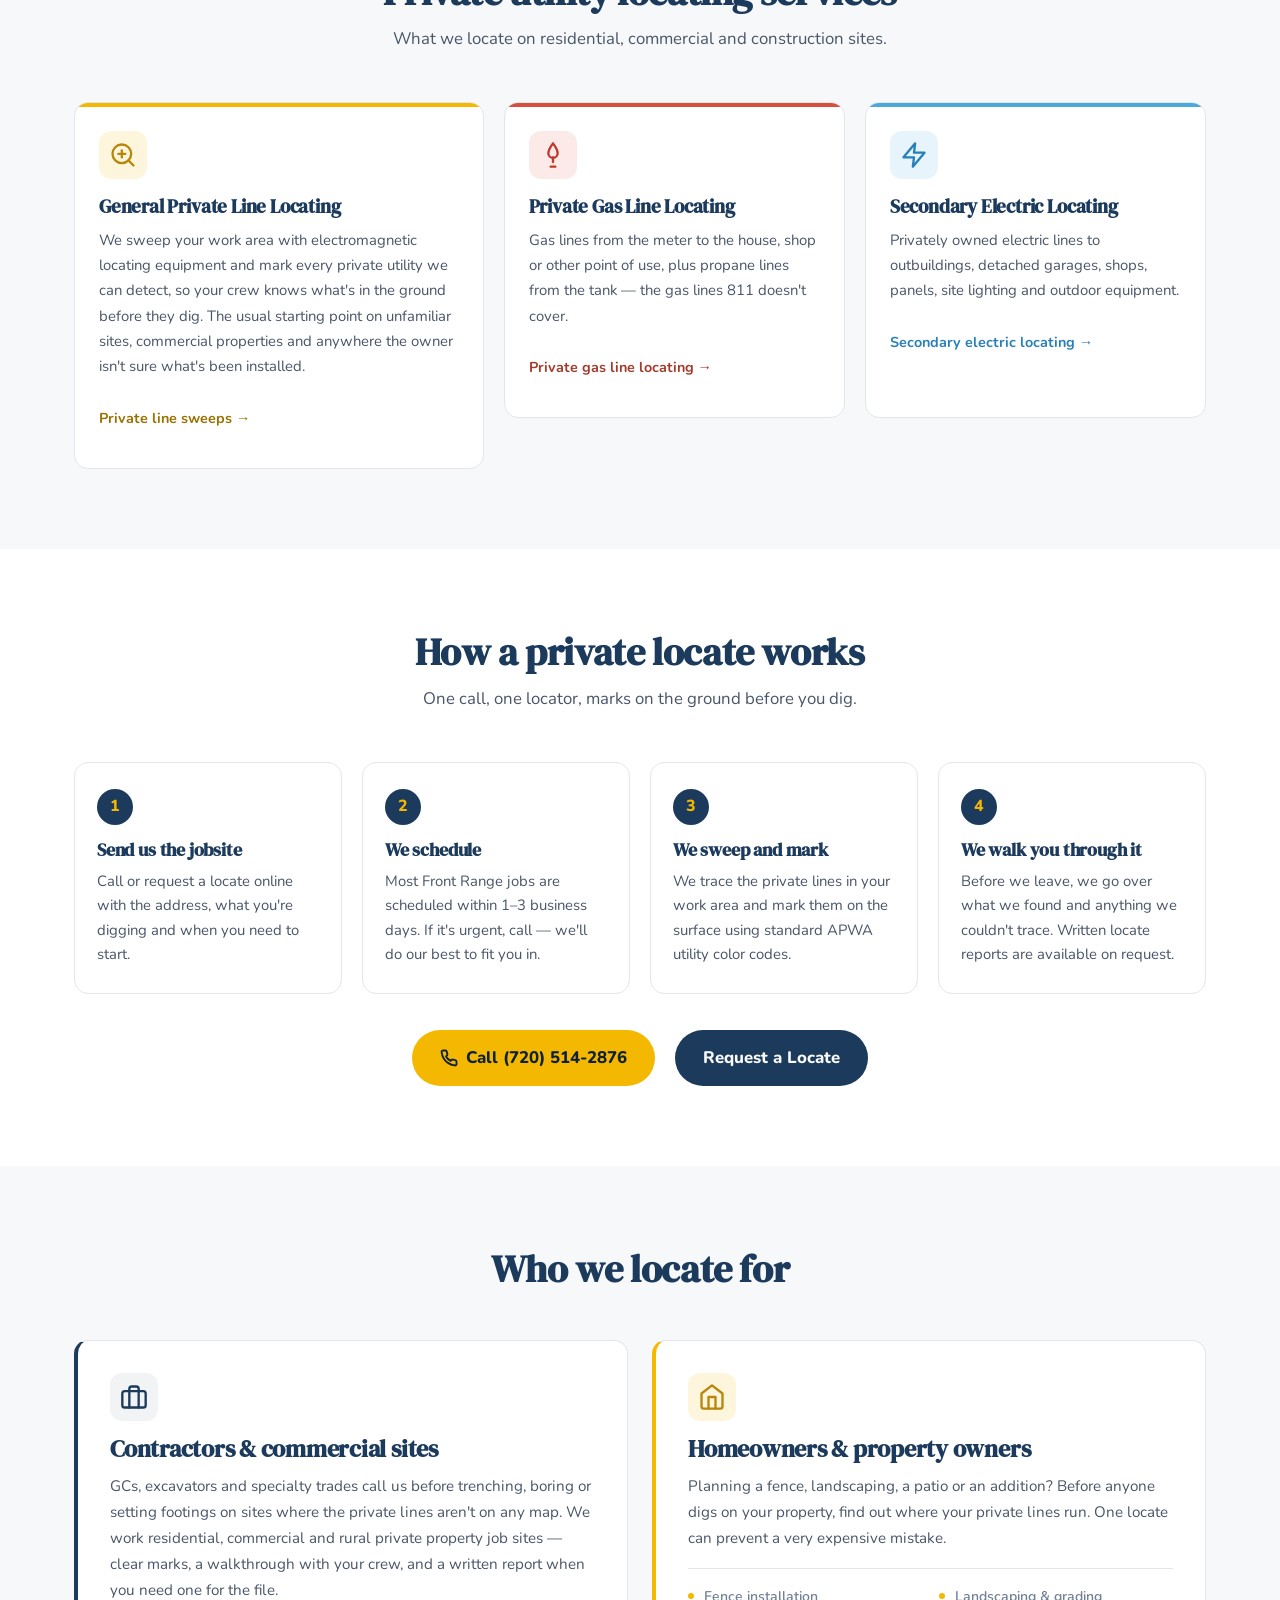
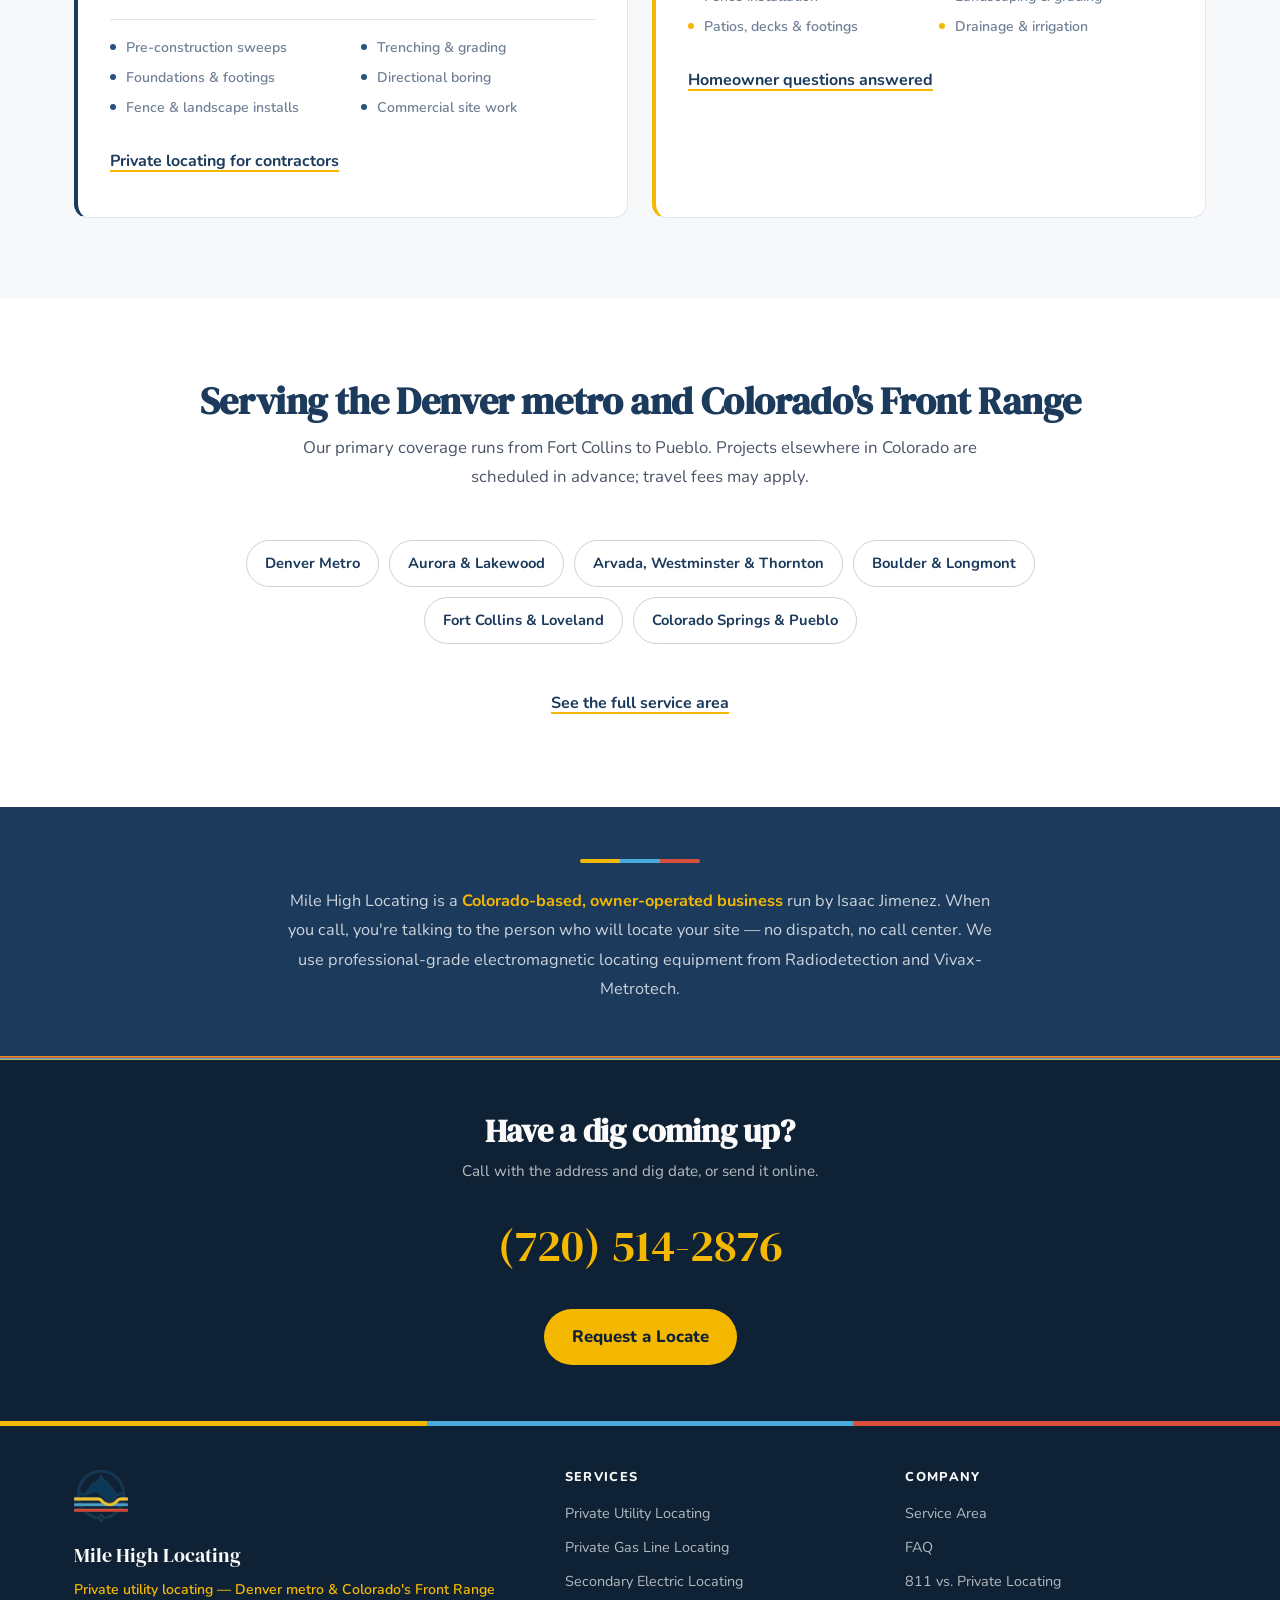
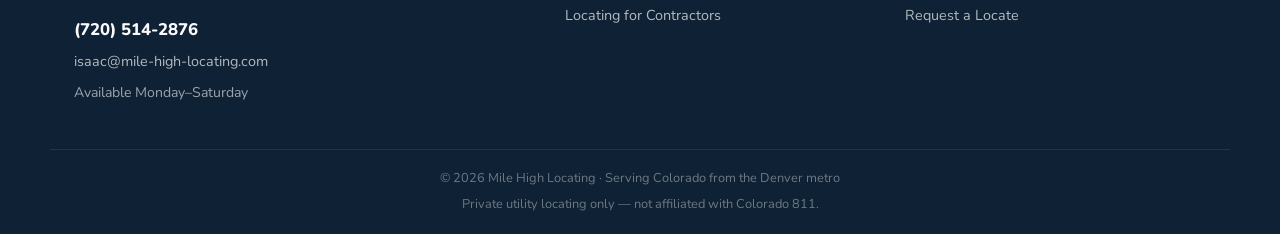
==== commit 644cb0a6: "Fix lost quote-form leads; local SEO and lead-gen overhaul The quote form's JS posted to "/" (a Netl" ====
--- a/index.html
+++ b/index.html
@@ -3,258 +3,366 @@
 <head>
   <meta charset="UTF-8">
   <meta name="viewport" content="width=device-width, initial-scale=1.0">
-  <title>Mile High Locating — Private Utility Locating in Colorado</title>
-  <meta name="description" content="Mile High Locating provides professional private utility locating across Colorado. We find the lines 811 won't — irrigation, private gas, secondary electric, and more.">
+  <title>Private Utility Locator in Denver &amp; Colorado | Mile High Locating</title>
+  <meta name="description" content="Private utility locating in Denver and along Colorado&#x27;s Front Range. We mark the private gas, electric and site lines 811 doesn&#x27;t. Call (720) 514-2876.">
+  <link rel="canonical" href="https://mile-high-locating.com/">
   <meta name="google-site-verification" content="SweHeG-FXVhR_xRQayVzN5VXtNeDmFIn7avGTJcZlRs" />
-  <link rel="icon" type="image/png" sizes="192x192" href="favicon.png">
-  <!-- Open Graph / Social & Google -->
+  <link rel="icon" href="/favicon.ico" sizes="any">
+  <link rel="icon" type="image/png" sizes="192x192" href="/favicon.png">
+  <link rel="apple-touch-icon" href="/favicon.png">
+  <meta name="theme-color" content="#1B3A5C">
+  <!-- Open Graph / social -->
   <meta property="og:type" content="website">
   <meta property="og:site_name" content="Mile High Locating">
-  <meta property="og:title" content="Mile High Locating — Private Utility Locating in Colorado">
-  <meta property="og:description" content="Mile High Locating provides professional private utility locating across Colorado. We find the lines 811 won't — irrigation, private gas, secondary electric, and more.">
-  <meta property="og:image" content="https://mile-high-locating.com/logo-banner.png">
-  <meta property="og:image:width" content="600">
-  <meta property="og:image:height" content="314">
+  <meta property="og:locale" content="en_US">
+  <meta property="og:title" content="Private Utility Locator in Denver &amp; Colorado | Mile High Locating">
+  <meta property="og:description" content="Private utility locating in Denver and along Colorado&#x27;s Front Range. We mark the private gas, electric and site lines 811 doesn&#x27;t. Call (720) 514-2876.">
   <meta property="og:url" content="https://mile-high-locating.com/">
+  <meta property="og:image" content="https://mile-high-locating.com/og-image.jpg">
+  <meta property="og:image:width" content="1200">
+  <meta property="og:image:height" content="630">
+  <meta property="og:image:alt" content="Mile High Locating — underground utility locating">
   <meta name="twitter:card" content="summary_large_image">
-  <meta name="twitter:title" content="Mile High Locating — Private Utility Locating in Colorado">
-  <meta name="twitter:description" content="Mile High Locating provides professional private utility locating across Colorado. We find the lines 811 won't.">
-  <meta name="twitter:image" content="https://mile-high-locating.com/logo-banner.png">
-  <!-- Structured Data: Organization -->
+  <meta name="twitter:title" content="Private Utility Locator in Denver &amp; Colorado | Mile High Locating">
+  <meta name="twitter:description" content="Private utility locating in Denver and along Colorado&#x27;s Front Range. We mark the private gas, electric and site lines 811 doesn&#x27;t. Call (720) 514-2876.">
+  <meta name="twitter:image" content="https://mile-high-locating.com/og-image.jpg">
+  <script>document.documentElement.classList.add('js');</script>
+  <link rel="preconnect" href="https://fonts.googleapis.com">
+  <link rel="preconnect" href="https://fonts.gstatic.com" crossorigin>
+  <link rel="preconnect" href="https://images.unsplash.com" crossorigin>
+  <link rel="preload" as="image" href="https://images.unsplash.com/photo-1504307651254-35680f356dfd?w=640&amp;q=35&amp;fm=webp&amp;fit=crop" media="(max-width: 800px)">
+  <link rel="preload" as="image" href="https://images.unsplash.com/photo-1504307651254-35680f356dfd?w=1280&amp;q=35&amp;fm=webp&amp;fit=crop" media="(min-width: 801px)">
+  <link href="https://fonts.googleapis.com/css2?family=DM+Serif+Display&family=Nunito:wght@400;600;700;800&display=swap" rel="stylesheet">
+  <link rel="stylesheet" href="/styles.css">
+  <!-- Structured data -->
   <script type="application/ld+json">
   {
     "@context": "https://schema.org",
-    "@type": "LocalBusiness",
-    "name": "Mile High Locating",
-    "url": "https://mile-high-locating.com",
-    "logo": "https://mile-high-locating.com/logo-banner.png",
-    "image": "https://mile-high-locating.com/logo-banner.png",
-    "description": "Professional private utility locating across Colorado. We find the lines 811 won't — irrigation, private gas, secondary electric, and more.",
-    "telephone": "+17205142876",
-    "areaServed": "Colorado",
-    "address": {
-      "@type": "PostalAddress",
-      "addressRegion": "CO",
-      "addressCountry": "US"
-    }
+    "@graph": [
+      {
+        "@type": "LocalBusiness",
+        "@id": "https://mile-high-locating.com/#business",
+        "name": "Mile High Locating",
+        "url": "https://mile-high-locating.com/",
+        "logo": "https://mile-high-locating.com/logo-512.png",
+        "image": "https://mile-high-locating.com/og-image.jpg",
+        "description": "Private utility locating for contractors, property owners and homeowners in the Denver metro and along Colorado's Front Range. Locates and marks privately owned underground utilities that 811 member utilities do not mark.",
+        "telephone": "+1-720-514-2876",
+        "email": "isaac@mile-high-locating.com",
+        "address": {
+          "@type": "PostalAddress",
+          "addressRegion": "CO",
+          "addressCountry": "US"
+        },
+        "areaServed": [
+          {
+            "@type": "State",
+            "name": "Colorado"
+          },
+          {
+            "@type": "City",
+            "name": "Denver"
+          },
+          {
+            "@type": "City",
+            "name": "Boulder"
+          },
+          {
+            "@type": "City",
+            "name": "Fort Collins"
+          },
+          {
+            "@type": "City",
+            "name": "Colorado Springs"
+          },
+          {
+            "@type": "City",
+            "name": "Pueblo"
+          }
+        ],
+        "hasOfferCatalog": {
+          "@type": "OfferCatalog",
+          "name": "Private utility locating services",
+          "itemListElement": [
+            {
+              "@type": "Offer",
+              "itemOffered": {
+                "@type": "Service",
+                "name": "General private line locating",
+                "url": "https://mile-high-locating.com/services.html#general-locating"
+              }
+            },
+            {
+              "@type": "Offer",
+              "itemOffered": {
+                "@type": "Service",
+                "name": "Private gas line locating",
+                "url": "https://mile-high-locating.com/services.html#gas-line"
+              }
+            },
+            {
+              "@type": "Offer",
+              "itemOffered": {
+                "@type": "Service",
+                "name": "Secondary electric locating",
+                "url": "https://mile-high-locating.com/services.html#secondary-electric"
+              }
+            }
+          ]
+        }
+      },
+      {
+        "@type": "WebSite",
+        "@id": "https://mile-high-locating.com/#website",
+        "url": "https://mile-high-locating.com/",
+        "name": "Mile High Locating",
+        "publisher": {
+          "@id": "https://mile-high-locating.com/#business"
+        }
+      }
+    ]
   }
   </script>
-  <link rel="preconnect" href="https://fonts.googleapis.com">
-  <link rel="preconnect" href="https://fonts.gstatic.com" crossorigin>
-  <link href="https://fonts.googleapis.com/css2?family=DM+Serif+Display&family=Nunito:wght@400;600;700;800&display=swap" rel="stylesheet">
-  <meta name="theme-color" content="#1B3A5C">
-  <link rel="stylesheet" href="styles.css">
 </head>
 <body>
+
+  <a class="skip-link" href="#main">Skip to main content</a>
 
   <!-- ========== HEADER ========== -->
   <header class="site-header">
     <div class="header-inner">
-      <a href="index.html" class="header-logo">
-        <img src="logo-icon.png" alt="" class="logo-icon">
+      <a href="/" class="header-logo" aria-label="Mile High Locating — home">
+        <img src="/logo-icon.png" alt="" class="logo-icon" width="116" height="112">
         <span class="logo-text">Mile High Locating</span>
       </a>
-      <button class="hamburger" aria-label="Toggle navigation" aria-expanded="false">
+      <a href="tel:+17205142876" class="header-call-mobile" data-cta="header-mobile"><svg viewBox="0 0 24 24" fill="none" stroke="currentColor" stroke-width="2.5" stroke-linecap="round" stroke-linejoin="round" aria-hidden="true" focusable="false"><path d="M22 16.92v3a2 2 0 0 1-2.18 2 19.79 19.79 0 0 1-8.63-3.07 19.5 19.5 0 0 1-6-6 19.79 19.79 0 0 1-3.07-8.67A2 2 0 0 1 4.11 2h3a2 2 0 0 1 2 1.72c.127.96.361 1.903.7 2.81a2 2 0 0 1-.45 2.11L8.09 9.91a16 16 0 0 0 6 6l1.27-1.27a2 2 0 0 1 2.11-.45c.907.339 1.85.573 2.81.7A2 2 0 0 1 22 16.92z"/></svg><span>(720) 514-2876</span></a>
+      <button class="hamburger" type="button" aria-label="Open menu" aria-expanded="false" aria-controls="site-nav">
         <span></span><span></span><span></span>
       </button>
-      <nav>
-        <ul class="nav-links">
-          <li><a href="index.html" class="active">Home</a></li>
-          <li><a href="services.html">Services</a></li>
-          <li><a href="service-area.html">Service Area</a></li>
-          <li><a href="faq.html">FAQ</a></li>
-          <li><a href="contact.html">Contact</a></li>
-          <li>
-            <a href="tel:7205142876" class="btn-call">
-              <svg viewBox="0 0 24 24" fill="none" stroke="currentColor" stroke-width="2.5" stroke-linecap="round" stroke-linejoin="round"><path d="M22 16.92v3a2 2 0 0 1-2.18 2 19.79 19.79 0 0 1-8.63-3.07 19.5 19.5 0 0 1-6-6 19.79 19.79 0 0 1-3.07-8.67A2 2 0 0 1 4.11 2h3a2 2 0 0 1 2 1.72c.127.96.361 1.903.7 2.81a2 2 0 0 1-.45 2.11L8.09 9.91a16 16 0 0 0 6 6l1.27-1.27a2 2 0 0 1 2.11-.45c.907.339 1.85.573 2.81.7A2 2 0 0 1 22 16.92z"/></svg>
-              (720) 514-2876
-            </a>
-          </li>
+      <nav aria-label="Main">
+        <ul class="nav-links" id="site-nav">
+          <li><a href="/services.html">Services</a></li>
+          <li><a href="/contractors.html">Contractors</a></li>
+          <li><a href="/service-area.html">Service Area</a></li>
+          <li><a href="/faq.html">FAQ</a></li>
+          <li><a href="/contact.html">Contact</a></li>
+          <li><a href="tel:+17205142876" class="btn-call" data-cta="header"><svg viewBox="0 0 24 24" fill="none" stroke="currentColor" stroke-width="2.5" stroke-linecap="round" stroke-linejoin="round" aria-hidden="true" focusable="false"><path d="M22 16.92v3a2 2 0 0 1-2.18 2 19.79 19.79 0 0 1-8.63-3.07 19.5 19.5 0 0 1-6-6 19.79 19.79 0 0 1-3.07-8.67A2 2 0 0 1 4.11 2h3a2 2 0 0 1 2 1.72c.127.96.361 1.903.7 2.81a2 2 0 0 1-.45 2.11L8.09 9.91a16 16 0 0 0 6 6l1.27-1.27a2 2 0 0 1 2.11-.45c.907.339 1.85.573 2.81.7A2 2 0 0 1 22 16.92z"/></svg><span>(720) 514-2876</span></a></li>
         </ul>
       </nav>
     </div>
   </header>
 
-  <main>
+  <main id="main">
 
   <!-- ========== HERO ========== -->
-  <section class="hero" aria-label="Hero">
-    <div class="hero-bg" style="background-image: url('https://images.unsplash.com/photo-1504307651254-35680f356dfd?w=1600');"></div>
-    <div class="hero-overlay"></div>
+  <section class="hero" aria-labelledby="hero-heading">
+    <div class="hero-bg" aria-hidden="true"></div>
+    <div class="hero-overlay" aria-hidden="true"></div>
     <div class="hero-content">
-      <h1>
-        <span class="hero-line"><span class="hero-line-inner">Know What's Below</span></span>
-        <span class="hero-line"><span class="hero-line-inner">Before You Dig.</span></span>
-      </h1>
-      <p>Mile High Locating provides professional private utility locating across Colorado — the lines 811 won't find.</p>
+      <p class="hero-eyebrow">Know what's below before you dig</p>
+      <h1 id="hero-heading">Private Utility Locating in Denver &amp; Colorado's Front Range</h1>
+      <p class="hero-lead">811 gets the utility companies to mark their lines — usually up to the meter. We find and mark the privately owned lines past it: private gas, secondary electric to garages and shops, and other private underground utilities on your site, before anyone starts digging.</p>
       <div class="hero-buttons">
-        <a href="tel:7205142876" class="btn-primary">
-          <svg width="18" height="18" viewBox="0 0 24 24" fill="none" stroke="currentColor" stroke-width="2.5" stroke-linecap="round" stroke-linejoin="round"><path d="M22 16.92v3a2 2 0 0 1-2.18 2 19.79 19.79 0 0 1-8.63-3.07 19.5 19.5 0 0 1-6-6 19.79 19.79 0 0 1-3.07-8.67A2 2 0 0 1 4.11 2h3a2 2 0 0 1 2 1.72c.127.96.361 1.903.7 2.81a2 2 0 0 1-.45 2.11L8.09 9.91a16 16 0 0 0 6 6l1.27-1.27a2 2 0 0 1 2.11-.45c.907.339 1.85.573 2.81.7A2 2 0 0 1 22 16.92z"/></svg>
-          Call Now: (720) 514-2876
-        </a>
-        <a href="contact.html" class="btn-outline">Request a Quote</a>
-      </div>
-    </div>
-  </section>
-
-  <!-- ========== WHY PRIVATE LOCATES MATTER (Bento layout) ========== -->
+        <a href="tel:+17205142876" class="btn-primary" data-cta="hero"><svg viewBox="0 0 24 24" fill="none" stroke="currentColor" stroke-width="2.5" stroke-linecap="round" stroke-linejoin="round" aria-hidden="true" focusable="false"><path d="M22 16.92v3a2 2 0 0 1-2.18 2 19.79 19.79 0 0 1-8.63-3.07 19.5 19.5 0 0 1-6-6 19.79 19.79 0 0 1-3.07-8.67A2 2 0 0 1 4.11 2h3a2 2 0 0 1 2 1.72c.127.96.361 1.903.7 2.81a2 2 0 0 1-.45 2.11L8.09 9.91a16 16 0 0 0 6 6l1.27-1.27a2 2 0 0 1 2.11-.45c.907.339 1.85.573 2.81.7A2 2 0 0 1 22 16.92z"/></svg>Call (720) 514-2876</a>
+        <a href="/contact.html#quote-form" class="btn-outline" data-cta="hero">Request a Locate</a>
+      </div>
+      <ul class="hero-trust">
+        <li>Owner-operated — you talk to the locator</li>
+        <li>Front Range jobs typically scheduled in 1–3 business days</li>
+        <li>Contractors, commercial sites &amp; homeowners</li>
+      </ul>
+    </div>
+  </section>
+
+  <!-- ========== WHY PRIVATE LOCATES MATTER ========== -->
   <section class="section" aria-labelledby="why-locates-heading">
     <div class="container">
       <div class="section-header reveal">
-        <h2 id="why-locates-heading">Why Private Locates Matter</h2>
+        <h2 id="why-locates-heading">Why you still need a private locate after calling 811</h2>
       </div>
       <div class="bento-grid">
-        <!-- Featured card: full width, dark -->
         <div class="bento-card bento-card--featured reveal--scale">
-          <span class="icon icon--lg">
+          <span class="icon icon--lg" aria-hidden="true">
             <svg viewBox="0 0 24 24" fill="none" stroke="currentColor" stroke-width="2" stroke-linecap="round" stroke-linejoin="round"><circle cx="12" cy="12" r="10"/><line x1="4.93" y1="4.93" x2="19.07" y2="19.07"/></svg>
           </span>
           <div class="bento-text">
-            <h3>811 Has Limits</h3>
-            <p>Calling 811 only marks public utility lines. Private lines — like irrigation, secondary electric, and private gas — are invisible to 811 and pose the greatest strike risk on private property.</p>
+            <h3>811 stops at the meter</h3>
+            <p>When you call 811, member utilities mark the lines they own — typically ending at the meter or property line. Gas lines from the meter to the house, power run out to a detached garage or shop, parking lot lighting and other privately installed lines aren't theirs to mark. On a lot of sites, those are the lines that get hit.</p>
+            <p><a href="/811-vs-private-utility-locating.html" class="text-link">What 811 does and doesn't mark</a></p>
           </div>
         </div>
-        <!-- Two smaller cards below -->
         <div class="bento-card reveal--left">
-          <span class="icon icon--lg icon--red">
+          <span class="icon icon--lg icon--red" aria-hidden="true">
             <svg viewBox="0 0 24 24" fill="none" stroke="currentColor" stroke-width="2" stroke-linecap="round" stroke-linejoin="round"><path d="M10.29 3.86L1.82 18a2 2 0 0 0 1.71 3h16.94a2 2 0 0 0 1.71-3L13.71 3.86a2 2 0 0 0-3.42 0z"/><line x1="12" y1="9" x2="12" y2="13"/><line x1="12" y1="17" x2="12.01" y2="17"/></svg>
           </span>
           <div class="bento-text">
-            <h3>Strikes Are Costly</h3>
-            <p>A single utility strike can mean project shutdowns, repair bills, liability exposure, and serious injury. A private locate takes hours — delays and damages take weeks.</p>
+            <h3>A strike stops the job</h3>
+            <p>A hit line can mean a shutdown, repair bills, liability exposure and someone getting hurt. A private locate takes hours. Cleaning up after a strike can take weeks.</p>
           </div>
         </div>
         <div class="bento-card reveal--right">
-          <span class="icon icon--lg icon--navy">
+          <span class="icon icon--lg icon--navy" aria-hidden="true">
             <svg viewBox="0 0 24 24" fill="none" stroke="currentColor" stroke-width="2" stroke-linecap="round" stroke-linejoin="round"><path d="M14 2H6a2 2 0 0 0-2 2v16a2 2 0 0 0 2 2h12a2 2 0 0 0 2-2V8z"/><polyline points="14 2 14 8 20 8"/><line x1="16" y1="13" x2="8" y2="13"/><line x1="16" y1="17" x2="8" y2="17"/></svg>
           </span>
           <div class="bento-text">
-            <h3>Colorado Law &amp; You</h3>
-            <p>Colorado's Underground Damage Prevention Law (CRS 9-1.5) requires excavators to take reasonable precautions. Private locates are your documentation that you did.</p>
+            <h3>Colorado law &amp; due diligence</h3>
+            <p>Colorado's Underground Damage Prevention Law (C.R.S. 9-1.5) requires excavators to take reasonable precautions. A private locate is a documented step showing you did.</p>
           </div>
         </div>
       </div>
     </div>
   </section>
 
-  <!-- ========== SERVICES SNAPSHOT (color-coded, asymmetric) ========== -->
+  <!-- ========== SERVICES ========== -->
   <section class="section section--gray" aria-labelledby="services-heading">
     <div class="container">
       <div class="section-header reveal">
-        <h2 id="services-heading">Our Services</h2>
-        <p>Professional locating for the lines 811 won't mark.</p>
+        <h2 id="services-heading">Private utility locating services</h2>
+        <p>What we locate on residential, commercial and construction sites.</p>
       </div>
       <div class="services-snapshot">
         <div class="snap-card snap-card--gold reveal">
-          <span class="icon icon--lg icon--gold">
+          <span class="icon icon--lg icon--gold" aria-hidden="true">
             <svg viewBox="0 0 24 24" fill="none" stroke="currentColor" stroke-width="2" stroke-linecap="round" stroke-linejoin="round"><circle cx="11" cy="11" r="8"/><path d="M21 21l-4.35-4.35"/><line x1="11" y1="8" x2="11" y2="14"/><line x1="8" y1="11" x2="14" y2="11"/></svg>
           </span>
           <h3>General Private Line Locating</h3>
-          <p>Comprehensive electromagnetic sweep to identify and mark all detectable private utilities on a property before excavation begins. Ideal for contractors on unfamiliar sites or homeowners planning ground disturbance.</p>
-          <a href="services.html#general-locating" class="card-link">Learn more<span class="sr-only"> about general private line locating</span> <span aria-hidden="true">→</span></a>
+          <p>We sweep your work area with electromagnetic locating equipment and mark every private utility we can detect, so your crew knows what's in the ground before they dig. The usual starting point on unfamiliar sites, commercial properties and anywhere the owner isn't sure what's been installed.</p>
+          <a href="/services.html#general-locating" class="card-link">Private line sweeps <span aria-hidden="true">→</span></a>
         </div>
         <div class="snap-card snap-card--red reveal reveal-delay-1">
-          <span class="icon icon--lg icon--red">
+          <span class="icon icon--lg icon--red" aria-hidden="true">
             <svg viewBox="0 0 24 24" fill="none" stroke="currentColor" stroke-width="2" stroke-linecap="round" stroke-linejoin="round"><path d="M12 2c1.5 2 4 5.5 4 8.5a4 4 0 1 1-8 0C8 7.5 10.5 4 12 2z"/><path d="M12 14v4"/><path d="M10 22h4"/></svg>
           </span>
           <h3>Private Gas Line Locating</h3>
-          <p>Locate and mark private gas lines — service laterals, propane lines, and meter-to-structure runs that 811 will never cover.</p>
-          <a href="services.html#gas-line" class="card-link">Learn more<span class="sr-only"> about private gas line locating</span> <span aria-hidden="true">→</span></a>
+          <p>Gas lines from the meter to the house, shop or other point of use, plus propane lines from the tank — the gas lines 811 doesn't cover.</p>
+          <a href="/services.html#gas-line" class="card-link">Private gas line locating <span aria-hidden="true">→</span></a>
         </div>
         <div class="snap-card snap-card--sky reveal reveal-delay-2">
-          <span class="icon icon--lg icon--sky">
+          <span class="icon icon--lg icon--sky" aria-hidden="true">
             <svg viewBox="0 0 24 24" fill="none" stroke="currentColor" stroke-width="2" stroke-linecap="round" stroke-linejoin="round"><path d="M13 2L3 14h9l-1 8 10-12h-9l1-8z"/></svg>
           </span>
           <h3>Secondary Electric Locating</h3>
-          <p>Trace and mark secondary electric lines to outbuildings, garages, and outdoor equipment — privately owned and invisible to 811.</p>
-          <a href="services.html#secondary-electric" class="card-link">Learn more<span class="sr-only"> about secondary electric locating</span> <span aria-hidden="true">→</span></a>
-        </div>
+          <p>Privately owned electric lines to outbuildings, detached garages, shops, panels, site lighting and outdoor equipment.</p>
+          <a href="/services.html#secondary-electric" class="card-link">Secondary electric locating <span aria-hidden="true">→</span></a>
+        </div>
+      </div>
+    </div>
+  </section>
+
+  <!-- ========== PROCESS ========== -->
+  <section class="section" aria-labelledby="process-heading">
+    <div class="container">
+      <div class="section-header reveal">
+        <h2 id="process-heading">How a private locate works</h2>
+        <p>One call, one locator, marks on the ground before you dig.</p>
+      </div>
+      <ol class="process-steps reveal">
+        <li>
+          <h3>Send us the jobsite</h3>
+          <p>Call or request a locate online with the address, what you're digging and when you need to start.</p>
+        </li>
+        <li>
+          <h3>We schedule</h3>
+          <p>Most Front Range jobs are scheduled within 1–3 business days. If it's urgent, call — we'll do our best to fit you in.</p>
+        </li>
+        <li>
+          <h3>We sweep and mark</h3>
+          <p>We trace the private lines in your work area and mark them on the surface using standard APWA utility color codes.</p>
+        </li>
+        <li>
+          <h3>We walk you through it</h3>
+          <p>Before we leave, we go over what we found and anything we couldn't trace. Written locate reports are available on request.</p>
+        </li>
+      </ol>
+      <div class="section-cta">
+        <a href="tel:+17205142876" class="btn-primary" data-cta="process"><svg viewBox="0 0 24 24" fill="none" stroke="currentColor" stroke-width="2.5" stroke-linecap="round" stroke-linejoin="round" aria-hidden="true" focusable="false"><path d="M22 16.92v3a2 2 0 0 1-2.18 2 19.79 19.79 0 0 1-8.63-3.07 19.5 19.5 0 0 1-6-6 19.79 19.79 0 0 1-3.07-8.67A2 2 0 0 1 4.11 2h3a2 2 0 0 1 2 1.72c.127.96.361 1.903.7 2.81a2 2 0 0 1-.45 2.11L8.09 9.91a16 16 0 0 0 6 6l1.27-1.27a2 2 0 0 1 2.11-.45c.907.339 1.85.573 2.81.7A2 2 0 0 1 22 16.92z"/></svg>Call (720) 514-2876</a>
+        <a href="/contact.html#quote-form" class="btn-secondary" data-cta="process">Request a Locate</a>
       </div>
     </div>
   </section>
 
   <!-- ========== WHO WE SERVE ========== -->
-  <section class="section" aria-labelledby="audience-heading">
+  <section class="section section--gray" aria-labelledby="audience-heading">
     <div class="container">
       <div class="section-header reveal">
-        <h2 id="audience-heading">Who We Serve</h2>
+        <h2 id="audience-heading">Who we locate for</h2>
       </div>
       <div class="audience-grid">
         <div class="audience-card audience-card--contractor reveal reveal-delay-1">
-          <span class="icon icon--lg icon--navy">
+          <span class="icon icon--lg icon--navy" aria-hidden="true">
             <svg viewBox="0 0 24 24" fill="none" stroke="currentColor" stroke-width="2" stroke-linecap="round" stroke-linejoin="round"><rect x="2" y="7" width="20" height="14" rx="2" ry="2"/><path d="M16 21V5a2 2 0 0 0-2-2h-4a2 2 0 0 0-2 2v16"/></svg>
           </span>
-          <h3>Contractors &amp; Excavators</h3>
-          <p>We help GCs and excavation contractors protect project timelines and reduce liability. Fast turnaround, clear markings, and locate documentation you can keep on file.</p>
+          <h3>Contractors &amp; commercial sites</h3>
+          <p>GCs, excavators and specialty trades call us before trenching, boring or setting footings on sites where the private lines aren't on any map. We work residential, commercial and rural private property job sites — clear marks, a walkthrough with your crew, and a written report when you need one for the file.</p>
           <ul class="audience-projects">
             <li>Pre-construction sweeps</li>
-            <li>Foundation &amp; footing work</li>
             <li>Trenching &amp; grading</li>
+            <li>Foundations &amp; footings</li>
             <li>Directional boring</li>
+            <li>Fence &amp; landscape installs</li>
+            <li>Commercial site work</li>
           </ul>
+          <a href="/contractors.html" class="text-link">Private locating for contractors</a>
         </div>
         <div class="audience-card audience-card--homeowner reveal reveal-delay-2">
-          <span class="icon icon--lg icon--gold">
+          <span class="icon icon--lg icon--gold" aria-hidden="true">
             <svg viewBox="0 0 24 24" fill="none" stroke="currentColor" stroke-width="2" stroke-linecap="round" stroke-linejoin="round"><path d="M3 9l9-7 9 7v11a2 2 0 0 1-2 2H5a2 2 0 0 1-2-2z"/><polyline points="9 22 9 12 15 12 15 22"/></svg>
           </span>
-          <h3>Homeowners</h3>
-          <p>Planning a fence, landscaping, or addition? Before any digging on your property, know exactly where your private lines run. One locate can prevent a very expensive mistake.</p>
+          <h3>Homeowners &amp; property owners</h3>
+          <p>Planning a fence, landscaping, a patio or an addition? Before anyone digs on your property, find out where your private lines run. One locate can prevent a very expensive mistake.</p>
           <ul class="audience-projects">
             <li>Fence installation</li>
             <li>Landscaping &amp; grading</li>
             <li>Patios, decks &amp; footings</li>
             <li>Drainage &amp; irrigation</li>
           </ul>
-        </div>
-      </div>
-    </div>
-  </section>
-
-  <!-- ========== SOCIAL PROOF ========== -->
-  <section class="section section--gray" aria-labelledby="testimonials-heading">
+          <a href="/faq.html#homeowners" class="text-link">Homeowner questions answered</a>
+        </div>
+      </div>
+    </div>
+  </section>
+
+  <!-- ========== SERVICE AREA ========== -->
+  <section class="section" aria-labelledby="area-heading">
     <div class="container">
       <div class="section-header reveal">
-        <h2 id="testimonials-heading">What Our Clients Say</h2>
-      </div>
-      <div class="testimonial-grid">
-        <blockquote class="testimonial-card reveal reveal-delay-1">
-          <p>"Called Mile High on a Thursday, they were on site Friday morning. Found an unmarked gas line running right through our dig zone. Saved us from what could have been a serious incident."</p>
-          <footer>
-            <strong>Mike R.</strong>
-            <span>General Contractor, Arvada</span>
-          </footer>
-        </blockquote>
-        <blockquote class="testimonial-card reveal reveal-delay-2">
-          <p>"We were about to install a fence and had no idea there was a secondary electric line to our detached garage. Worth every penny — the repair bill alone would have been ten times the cost of the locate."</p>
-          <footer>
-            <strong>Sarah T.</strong>
-            <span>Homeowner, Littleton</span>
-          </footer>
-        </blockquote>
-      </div>
-    </div>
-  </section>
-
-  <!-- ========== TRUST BAR (navy, distinct from card sections) ========== -->
-  <section class="trust-section" aria-label="About Mile High Locating">
+        <h2 id="area-heading">Serving the Denver metro and Colorado's Front Range</h2>
+        <p>Our primary coverage runs from Fort Collins to Pueblo. Projects elsewhere in Colorado are scheduled in advance; travel fees may apply.</p>
+      </div>
+      <ul class="area-chips reveal">
+        <li><a href="/service-area.html#denver-metro">Denver Metro</a></li>
+        <li><a href="/service-area.html#denver-metro">Aurora &amp; Lakewood</a></li>
+        <li><a href="/service-area.html#denver-metro">Arvada, Westminster &amp; Thornton</a></li>
+        <li><a href="/service-area.html#boulder-county">Boulder &amp; Longmont</a></li>
+        <li><a href="/service-area.html#northern-colorado">Fort Collins &amp; Loveland</a></li>
+        <li><a href="/service-area.html#southern-front-range">Colorado Springs &amp; Pueblo</a></li>
+      </ul>
+      <div class="section-cta">
+        <a href="/service-area.html" class="text-link">See the full service area</a>
+      </div>
+    </div>
+  </section>
+
+  <!-- ========== OWNER / TRUST ========== -->
+  <section class="trust-section" aria-labelledby="about-heading">
     <div class="trust-inner reveal">
       <div class="utility-divider">
         <span></span><span></span><span></span>
       </div>
-      <p>Mile High Locating is a <strong>Colorado-based, owner-operated business</strong>. When you call, you're talking directly to the locator — no dispatch, no middleman. We use professional-grade electromagnetic locating equipment (Radiodetection / Vivax-Metrotech) to find lines accurately.</p>
+      <h2 id="about-heading" class="sr-only">About Mile High Locating</h2>
+      <p>Mile High Locating is a <strong>Colorado-based, owner-operated business</strong> run by Isaac Jimenez. When you call, you're talking to the person who will locate your site — no dispatch, no call center. We use professional-grade electromagnetic locating equipment from Radiodetection and Vivax-Metrotech.</p>
     </div>
   </section>
 
   <!-- ========== CTA BANNER ========== -->
-  <section class="cta-banner" aria-label="Call to action">
-    <div class="container">
-      <h2 class="reveal">Ready to schedule a locate?</h2>
-      <p class="cta-sub reveal reveal-delay-1">Call us directly — no dispatch, no wait.</p>
-      <span class="phone-large reveal reveal-delay-1"><a href="tel:7205142876">(720) 514-2876</a></span>
-      <a href="contact.html" class="btn-primary reveal reveal-delay-2">Request a Quote</a>
-    </div>
-  </section>
-
+  <section class="cta-banner" aria-labelledby="cta-heading">
+    <div class="container">
+      <h2 id="cta-heading" class="reveal">Have a dig coming up?</h2>
+      <p class="cta-sub reveal reveal-delay-1">Call with the address and dig date, or send it online.</p>
+      <span class="phone-large reveal reveal-delay-1"><a href="tel:+17205142876" data-cta="cta-banner">(720) 514-2876</a></span>
+      <a href="/contact.html#quote-form" class="btn-primary reveal reveal-delay-2" data-cta="cta-banner">Request a Locate</a>
+    </div>
+  </section>
   </main>
 
   <!-- ========== FOOTER ========== -->
@@ -264,36 +372,44 @@
     </div>
     <div class="footer-inner">
       <div class="footer-brand">
-        <img src="logo-icon.png" alt="Mile High Locating" class="footer-logo-icon">
-        <h3>Mile High Locating</h3>
-        <span class="tagline">Colorado's Private Utility Locating Specialists</span>
-        <p class="footer-phone"><a href="tel:7205142876">(720) 514-2876</a></p>
-        <p class="footer-email"><a href="mailto:isaac@mile-high-locating.com">isaac@mile-high-locating.com</a></p>
+        <img src="/logo-icon.png" alt="" class="footer-logo-icon" width="116" height="112" loading="lazy">
+        <p class="footer-name">Mile High Locating</p>
+        <span class="tagline">Private utility locating — Denver metro &amp; Colorado's Front Range</span>
+        <p class="footer-phone"><a href="tel:+17205142876" data-cta="footer">(720) 514-2876</a></p>
+        <p class="footer-email"><a href="mailto:isaac@mile-high-locating.com" data-cta="footer">isaac@mile-high-locating.com</a></p>
+        <p class="footer-hours">Available Monday–Saturday</p>
       </div>
       <div class="footer-links">
-        <h4>Pages</h4>
+        <h2>Services</h2>
         <ul>
-          <li><a href="index.html">Home</a></li>
-          <li><a href="services.html">Services</a></li>
-          <li><a href="service-area.html">Service Area</a></li>
-          <li><a href="faq.html">FAQ</a></li>
-          <li><a href="contact.html">Contact</a></li>
+          <li><a href="/services.html">Private Utility Locating</a></li>
+          <li><a href="/services.html#gas-line">Private Gas Line Locating</a></li>
+          <li><a href="/services.html#secondary-electric">Secondary Electric Locating</a></li>
+          <li><a href="/contractors.html">Locating for Contractors</a></li>
         </ul>
       </div>
       <div class="footer-links">
-        <h4>Services</h4>
+        <h2>Company</h2>
         <ul>
-          <li><a href="services.html#general-locating">Private Line Locating</a></li>
-          <li><a href="services.html#gas-line">Gas Line Locating</a></li>
-          <li><a href="services.html#secondary-electric">Secondary Electric</a></li>
+          <li><a href="/service-area.html">Service Area</a></li>
+          <li><a href="/faq.html">FAQ</a></li>
+          <li><a href="/811-vs-private-utility-locating.html">811 vs. Private Locating</a></li>
+          <li><a href="/contact.html">Request a Locate</a></li>
         </ul>
       </div>
     </div>
     <div class="footer-bottom">
-      <p>Serving all of Colorado | Private locates only — not affiliated with 811</p>
+      <p>&copy; 2026 Mile High Locating &middot; Serving Colorado from the Denver metro</p>
+      <p>Private utility locating only — not affiliated with Colorado 811.</p>
     </div>
   </footer>
 
-  <script src="script.js"></script>
+  <!-- Mobile sticky call / quote bar -->
+  <div class="mobile-cta">
+    <a href="tel:+17205142876" class="mobile-cta-call" data-cta="sticky-mobile"><svg viewBox="0 0 24 24" fill="none" stroke="currentColor" stroke-width="2.5" stroke-linecap="round" stroke-linejoin="round" aria-hidden="true" focusable="false"><path d="M22 16.92v3a2 2 0 0 1-2.18 2 19.79 19.79 0 0 1-8.63-3.07 19.5 19.5 0 0 1-6-6 19.79 19.79 0 0 1-3.07-8.67A2 2 0 0 1 4.11 2h3a2 2 0 0 1 2 1.72c.127.96.361 1.903.7 2.81a2 2 0 0 1-.45 2.11L8.09 9.91a16 16 0 0 0 6 6l1.27-1.27a2 2 0 0 1 2.11-.45c.907.339 1.85.573 2.81.7A2 2 0 0 1 22 16.92z"/></svg>Call Now</a>
+    <a href="/contact.html" class="mobile-cta-quote" data-cta="sticky-mobile">Request a Locate</a>
+  </div>
+
+  <script src="/script.js" defer></script>
 </body>
 </html>
--- a/styles.css
+++ b/styles.css
@@ -360,6 +360,7 @@
   }
 
   .nav-links .btn-call {
+    display: flex;
     margin-top: 10px;
     justify-content: center;
     padding: 14px 20px;
@@ -430,11 +431,19 @@
 .hero-bg {
   position: absolute;
   inset: -10%;
+  /* Heavily dimmed below, so a small, low-quality WebP is visually identical */
+  background-image: url('https://images.unsplash.com/photo-1504307651254-35680f356dfd?w=640&q=35&fm=webp&fit=crop');
   background-size: cover;
   background-position: center 40%;
   background-repeat: no-repeat;
   filter: brightness(0.3) saturate(0.6);
   will-change: transform;
+}
+
+@media (min-width: 801px) {
+  .hero-bg {
+    background-image: url('https://images.unsplash.com/photo-1504307651254-35680f356dfd?w=1280&q=35&fm=webp&fit=crop');
+  }
 }
 
 .hero-overlay {
@@ -459,24 +468,69 @@
 
 .hero h1 {
   color: var(--white);
-  font-size: clamp(2.4rem, 5.5vw, 3.8rem);
-  margin-bottom: 16px;
-  max-width: 680px;
+  font-size: clamp(2.1rem, 5vw, 3.4rem);
+  margin-bottom: 18px;
+  max-width: 760px;
   line-height: 1.1;
 }
 
-.hero p {
-  color: rgba(250, 250, 250, 0.8);
-  font-size: clamp(1.05rem, 2vw, 1.2rem);
-  max-width: 560px;
-  margin-bottom: 32px;
+.hero .hero-eyebrow {
+  color: var(--gold);
+  font-weight: 800;
+  font-size: 0.9rem;
+  letter-spacing: 0.08em;
+  text-transform: uppercase;
+  margin-bottom: 12px;
+}
+
+.hero .hero-lead {
+  color: rgba(250, 250, 250, 0.85);
+  font-size: clamp(1.02rem, 2vw, 1.18rem);
+  max-width: 620px;
+  margin-bottom: 28px;
   line-height: 1.7;
 }
 
 .hero-buttons {
   display: flex;
-  gap: 16px;
+  gap: 14px;
   flex-wrap: wrap;
+}
+
+.hero-trust {
+  list-style: none;
+  display: flex;
+  flex-wrap: wrap;
+  gap: 10px 28px;
+  margin-top: 28px;
+  padding-top: 22px;
+  border-top: 1px solid rgba(250, 250, 250, 0.14);
+  max-width: 820px;
+}
+
+.hero-trust li {
+  color: rgba(250, 250, 250, 0.88);
+  font-weight: 700;
+  font-size: 0.92rem;
+  padding-left: 24px;
+  position: relative;
+}
+
+.hero-trust li::before {
+  content: '';
+  position: absolute;
+  left: 0;
+  top: 5px;
+  width: 14px;
+  height: 8px;
+  border-left: 2.5px solid var(--gold);
+  border-bottom: 2.5px solid var(--gold);
+  transform: rotate(-45deg);
+}
+
+@media (max-width: 600px) {
+  .hero-buttons a { width: 100%; justify-content: center; }
+  .hero-trust { flex-direction: column; gap: 8px; }
 }
 
 /* =========================================
@@ -762,67 +816,6 @@
 @media (max-width: 700px) {
   .audience-grid { grid-template-columns: 1fr; }
   .audience-projects { grid-template-columns: 1fr; }
-}
-
-/* =========================================
-   HOME — Testimonials / Social Proof
-   ========================================= */
-.testimonial-grid {
-  display: grid;
-  grid-template-columns: 1fr 1fr;
-  gap: 24px;
-}
-
-.testimonial-card {
-  background: var(--bg);
-  border: 1px solid var(--border);
-  border-radius: var(--radius-lg);
-  padding: 32px 28px;
-  position: relative;
-  margin: 0;
-}
-
-.testimonial-card::before {
-  content: '\201C';
-  position: absolute;
-  top: 18px;
-  left: 24px;
-  font-family: 'DM Serif Display', serif;
-  font-size: 3.5rem;
-  line-height: 1;
-  color: var(--gold);
-  opacity: 0.35;
-}
-
-.testimonial-card p {
-  color: var(--text-light);
-  font-size: 0.95rem;
-  line-height: 1.8;
-  font-style: italic;
-  padding-top: 20px;
-  margin-bottom: 20px;
-}
-
-.testimonial-card footer {
-  display: flex;
-  flex-direction: column;
-  gap: 2px;
-  padding-top: 16px;
-  border-top: 1px solid var(--border);
-}
-
-.testimonial-card footer strong {
-  color: var(--navy);
-  font-size: 0.95rem;
-}
-
-.testimonial-card footer span {
-  color: var(--text-muted);
-  font-size: 0.82rem;
-}
-
-@media (max-width: 700px) {
-  .testimonial-grid { grid-template-columns: 1fr; }
 }
 
 /* =========================================
@@ -1518,13 +1511,14 @@
 /* =========================================
    ANIMATIONS
    ========================================= */
-.reveal {
+/* Content is only hidden for reveal when JS is running (html.js) */
+.js .reveal {
   opacity: 0;
   transform: translateY(20px);
   transition: opacity 0.5s var(--ease-out-expo), transform 0.5s var(--ease-out-expo);
 }
 
-.reveal.visible {
+.js .reveal.visible {
   opacity: 1;
   transform: translateY(0);
 }
@@ -1543,11 +1537,6 @@
 
   html { scroll-behavior: auto; }
 
-  .reveal {
-    opacity: 1;
-    transform: none;
-    transition: none;
-  }
 }
 
 /* =========================================
@@ -1574,49 +1563,8 @@
    ⚡ OVERDRIVE — Cinematic Hero Entrance
    ========================================= */
 
-/* Hero line-by-line reveal */
-.hero-line {
-  display: block;
-  overflow: hidden;
-}
-
-.hero-line-inner {
-  display: block;
-  transform: translateY(110%);
-  opacity: 0;
-  animation: heroLineReveal 0.8s var(--ease-out-expo) forwards;
-}
-
-.hero-line:nth-child(1) .hero-line-inner { animation-delay: 0.15s; }
-.hero-line:nth-child(2) .hero-line-inner { animation-delay: 0.3s; }
-
-@keyframes heroLineReveal {
-  to {
-    transform: translateY(0);
-    opacity: 1;
-  }
-}
-
-/* Hero subtitle fade */
-.hero p {
-  opacity: 0;
-  transform: translateY(16px);
-  animation: heroFadeUp 0.7s var(--ease-out-expo) 0.5s forwards;
-}
-
-/* Hero buttons entrance */
-.hero-buttons {
-  opacity: 0;
-  transform: translateY(16px);
-  animation: heroFadeUp 0.7s var(--ease-out-expo) 0.65s forwards;
-}
-
-@keyframes heroFadeUp {
-  to {
-    opacity: 1;
-    transform: translateY(0);
-  }
-}
+/* Hero text and CTAs render immediately (no opacity animation) so the
+   headline and phone button are visible on first paint (better LCP). */
 
 /* Hero background slow zoom on load */
 .hero-bg {
@@ -1672,7 +1620,6 @@
 .bento-card:not(.bento-card--featured),
 .snap-card,
 .audience-card,
-.testimonial-card,
 .area-tag,
 .area-secondary-card {
   transition:
@@ -1683,7 +1630,6 @@
 
 .bento-card:not(.bento-card--featured):hover,
 .audience-card:hover,
-.testimonial-card:hover,
 .area-secondary-card:hover {
   transform: translateY(-4px);
 }
@@ -1714,22 +1660,6 @@
 /* =========================================
    ⚡ OVERDRIVE — Phone Button Pulse
    ========================================= */
-
-/* Nav "Call Now" button entrance + pulse */
-.btn-call {
-  animation: btnCallEntrance 0.6s var(--ease-out-expo) 1s both;
-}
-
-@keyframes btnCallEntrance {
-  from {
-    opacity: 0;
-    transform: scale(0.9);
-  }
-  to {
-    opacity: 1;
-    transform: scale(1);
-  }
-}
 
 /* Subtle pulse ring on hero CTA */
 .hero-buttons .btn-primary {
@@ -1782,33 +1712,33 @@
    ========================================= */
 
 /* Different reveal directions for variety */
-.reveal--left {
+.js .reveal--left {
   opacity: 0;
   transform: translateX(-24px);
   transition: opacity 0.6s var(--ease-out-expo), transform 0.6s var(--ease-out-expo);
 }
 
-.reveal--right {
+.js .reveal--right {
   opacity: 0;
   transform: translateX(24px);
   transition: opacity 0.6s var(--ease-out-expo), transform 0.6s var(--ease-out-expo);
 }
 
-.reveal--scale {
+.js .reveal--scale {
   opacity: 0;
   transform: scale(0.95);
   transition: opacity 0.5s var(--ease-out-expo), transform 0.5s var(--ease-out-expo);
 }
 
-.reveal--left.visible,
-.reveal--right.visible,
-.reveal--scale.visible {
+.js .reveal--left.visible,
+.js .reveal--right.visible,
+.js .reveal--scale.visible {
   opacity: 1;
   transform: none;
 }
 
 /* Stagger children automatically */
-.stagger-children > * {
+.js .stagger-children > * {
   opacity: 0;
   transform: translateY(16px);
   transition: opacity 0.45s var(--ease-out-expo), transform 0.45s var(--ease-out-expo);
@@ -1827,7 +1757,7 @@
 .stagger-children.visible > *:nth-child(11) { transition-delay: 0.60s; }
 .stagger-children.visible > *:nth-child(12) { transition-delay: 0.66s; }
 
-.stagger-children.visible > * {
+.js .stagger-children.visible > * {
   opacity: 1;
   transform: translateY(0);
 }
@@ -1878,19 +1808,6 @@
    ========================================= */
 
 @media (prefers-reduced-motion: reduce) {
-  .hero-line-inner {
-    transform: none;
-    opacity: 1;
-    animation: none;
-  }
-
-  .hero p,
-  .hero-buttons {
-    opacity: 1;
-    transform: none;
-    animation: none;
-  }
-
   .hero-bg {
     animation: none;
     transform: none;
@@ -1900,10 +1817,6 @@
     animation: none;
   }
 
-  .btn-call {
-    animation: none;
-  }
-
   .hero-buttons .btn-primary::after {
     animation: none;
     display: none;
@@ -1918,15 +1831,16 @@
     clip-path: none;
   }
 
-  .stagger-children > * {
+  .js .stagger-children > * {
     opacity: 1;
     transform: none;
     transition: none;
   }
 
-  .reveal--left,
-  .reveal--right,
-  .reveal--scale {
+  .js .reveal,
+  .js .reveal--left,
+  .js .reveal--right,
+  .js .reveal--scale {
     opacity: 1;
     transform: none;
     transition: none;
@@ -1935,9 +1849,437 @@
   .snap-card,
   .bento-card,
   .audience-card,
-  .testimonial-card,
-  .service-block,
+    .service-block,
   .faq-item {
     transition-duration: 0.01ms !important;
   }
 }
+
+/* =========================================
+   LEAD-GEN & SEO COMPONENTS
+   ========================================= */
+
+/* --- Skip link --- */
+.skip-link {
+  position: absolute;
+  left: 12px;
+  top: -60px;
+  z-index: 2000;
+  background: var(--navy);
+  color: var(--white);
+  padding: 10px 16px;
+  border-radius: 6px;
+  font-weight: 700;
+}
+.skip-link:focus { top: 12px; color: var(--white); }
+
+/* --- Header: logo text scales down before nav collides --- */
+@media (max-width: 1120px) and (min-width: 861px) {
+  .logo-text { font-size: 1.15rem; }
+  .nav-links a { padding: 8px 10px; }
+}
+
+/* --- Header: mobile call button (always visible on phones) --- */
+.header-call-mobile {
+  display: none;
+  align-items: center;
+  gap: 7px;
+  background: var(--gold);
+  color: var(--navy-deep);
+  font-weight: 800;
+  font-size: 0.95rem;
+  padding: 10px 16px;
+  border-radius: 50px;
+  min-height: 44px;
+  white-space: nowrap;
+  margin-left: auto;
+}
+.header-call-mobile svg { width: 16px; height: 16px; flex-shrink: 0; }
+.header-call-mobile:hover { color: var(--navy-deep); background: var(--gold-hover); }
+
+@media (max-width: 860px) {
+  .header-call-mobile { display: inline-flex; }
+  .hamburger { margin-left: 8px; min-width: 44px; min-height: 44px; align-items: center; justify-content: center; }
+  .header-logo { margin-right: 12px; }
+  .logo-text { font-size: 1.2rem; }
+}
+
+@media (max-width: 360px) {
+  .header-call-mobile { padding: 10px 12px; font-size: 0.88rem; }
+}
+
+/* --- Sticky mobile CTA bar --- */
+.mobile-cta {
+  display: none;
+}
+
+@media (max-width: 860px) {
+  .mobile-cta {
+    display: grid;
+    grid-template-columns: 1fr 1fr;
+    gap: 8px;
+    position: fixed;
+    left: 0;
+    right: 0;
+    bottom: 0;
+    z-index: 990;
+    padding: 8px 10px calc(8px + env(safe-area-inset-bottom));
+    background: var(--navy-deep);
+    box-shadow: 0 -4px 16px rgba(15, 34, 53, 0.25);
+  }
+  .mobile-cta a {
+    display: flex;
+    align-items: center;
+    justify-content: center;
+    gap: 8px;
+    min-height: 48px;
+    border-radius: 10px;
+    font-weight: 800;
+    font-size: 1rem;
+  }
+  .mobile-cta svg { width: 18px; height: 18px; }
+  .mobile-cta .mobile-cta-call { background: var(--gold); color: var(--navy-deep); }
+  .mobile-cta .mobile-cta-quote { background: transparent; color: var(--white); border: 2px solid rgba(250, 250, 250, 0.5); }
+  body { padding-bottom: calc(64px + env(safe-area-inset-bottom)); }
+}
+
+/* --- Breadcrumbs --- */
+.breadcrumbs ol {
+  list-style: none;
+  display: flex;
+  flex-wrap: wrap;
+  gap: 4px;
+  margin-bottom: 14px;
+  font-size: 0.85rem;
+  font-weight: 600;
+}
+.breadcrumbs li { color: rgba(250, 250, 250, 0.7); }
+.breadcrumbs li + li::before { content: "\203A"; margin-right: 6px; color: rgba(250, 250, 250, 0.5); }
+.breadcrumbs a { color: rgba(250, 250, 250, 0.85); text-decoration: underline; text-underline-offset: 3px; }
+.breadcrumbs a:hover { color: var(--gold); }
+.page-header--minimal .breadcrumbs li { color: var(--text-muted); }
+.page-header--minimal .breadcrumbs li + li::before { color: var(--text-muted); }
+.page-header--minimal .breadcrumbs a { color: var(--navy); }
+
+/* --- Page header CTAs (service / contractor / guide pages) --- */
+.page-header p.page-lead { max-width: 680px; font-size: 1.08rem; color: rgba(250, 250, 250, 0.85); }
+.page-header-ctas {
+  display: flex;
+  flex-wrap: wrap;
+  gap: 12px;
+  margin-top: 22px;
+}
+@media (max-width: 600px) {
+  .page-header-ctas a { width: 100%; justify-content: center; }
+}
+
+/* --- Inline CTA row after sections --- */
+.section-cta {
+  display: flex;
+  flex-wrap: wrap;
+  gap: 12px 20px;
+  align-items: center;
+  justify-content: center;
+  margin-top: 36px;
+  text-align: center;
+}
+
+.btn-secondary {
+  display: inline-flex;
+  align-items: center;
+  gap: 8px;
+  background: var(--navy);
+  color: var(--white);
+  font-weight: 800;
+  font-size: 1.05rem;
+  padding: 14px 28px;
+  border-radius: 50px;
+  transition: background var(--transition), transform var(--transition);
+}
+.btn-secondary:hover { background: var(--navy-light); color: var(--white); transform: translateY(-2px); }
+.btn-primary svg, .btn-secondary svg { width: 18px; height: 18px; flex-shrink: 0; }
+
+.text-link {
+  font-weight: 700;
+  color: var(--navy);
+  text-decoration: underline;
+  text-decoration-color: var(--gold);
+  text-decoration-thickness: 2px;
+  text-underline-offset: 4px;
+}
+.text-link:hover { color: var(--navy-light); }
+.bento-card--featured .text-link { color: var(--gold); text-decoration-color: rgba(245, 184, 0, 0.5); }
+.bento-card--featured .text-link:hover { color: var(--white); }
+.bento-card--featured p + p { margin-top: 12px; }
+
+/* --- Process steps --- */
+.process-steps {
+  list-style: none;
+  counter-reset: step;
+  display: grid;
+  grid-template-columns: repeat(4, 1fr);
+  gap: 20px;
+}
+.process-steps li {
+  counter-increment: step;
+  background: var(--bg);
+  border: 1px solid var(--border);
+  border-radius: var(--radius-lg);
+  padding: 26px 22px;
+  position: relative;
+}
+.process-steps li::before {
+  content: counter(step);
+  display: inline-flex;
+  align-items: center;
+  justify-content: center;
+  width: 36px;
+  height: 36px;
+  border-radius: 50%;
+  background: var(--navy);
+  color: var(--gold);
+  font-weight: 800;
+  margin-bottom: 14px;
+}
+.process-steps h3 { font-size: 1.15rem; margin-bottom: 8px; }
+.process-steps p { color: var(--text-light); font-size: 0.93rem; line-height: 1.65; }
+@media (max-width: 960px) { .process-steps { grid-template-columns: 1fr 1fr; } }
+@media (max-width: 560px) { .process-steps { grid-template-columns: 1fr; } }
+
+/* --- Audience card link --- */
+.audience-card .text-link { display: inline-block; margin-top: 18px; }
+
+/* --- Area chips (homepage) & region cards (service area) --- */
+.area-chips {
+  list-style: none;
+  display: flex;
+  flex-wrap: wrap;
+  justify-content: center;
+  gap: 10px;
+  margin: 0 auto;
+  max-width: 900px;
+}
+.area-chips a {
+  display: inline-block;
+  padding: 10px 18px;
+  border: 1px solid var(--border-strong);
+  border-radius: 50px;
+  font-weight: 700;
+  font-size: 0.92rem;
+  background: var(--bg);
+  color: var(--navy);
+  transition: border-color var(--transition), background var(--transition);
+}
+.area-chips a:hover { border-color: var(--navy); background: var(--navy-faint); color: var(--navy); }
+
+.region-grid {
+  display: grid;
+  grid-template-columns: 1fr 1fr;
+  gap: 20px;
+  margin-top: 28px;
+}
+.region-card {
+  background: var(--bg);
+  border: 1px solid var(--border);
+  border-top: 4px solid var(--navy);
+  border-radius: var(--radius-lg);
+  padding: 26px 24px;
+  scroll-margin-top: 100px;
+}
+.region-card:nth-child(2) { border-top-color: var(--gold); }
+.region-card:nth-child(3) { border-top-color: var(--sky); }
+.region-card:nth-child(4) { border-top-color: var(--red-orange); }
+.region-card h3 { font-size: 1.3rem; margin-bottom: 4px; }
+.region-card .region-counties { color: var(--text-muted); font-size: 0.85rem; font-weight: 700; margin-bottom: 12px; }
+.region-card p { color: var(--text-light); font-size: 0.95rem; }
+.region-towns {
+  list-style: none;
+  display: flex;
+  flex-wrap: wrap;
+  gap: 6px;
+  margin-top: 14px;
+}
+.region-towns li {
+  background: #f1f4f7;
+  border-radius: 6px;
+  padding: 4px 10px;
+  font-size: 0.86rem;
+  font-weight: 700;
+  color: var(--navy);
+}
+@media (max-width: 700px) { .region-grid { grid-template-columns: 1fr; } }
+
+/* --- Feature cards (contractors) --- */
+.feature-grid {
+  display: grid;
+  grid-template-columns: repeat(3, 1fr);
+  gap: 20px;
+}
+.feature-card {
+  background: var(--bg);
+  border: 1px solid var(--border);
+  border-radius: var(--radius-lg);
+  padding: 28px 24px;
+}
+.feature-card .icon--lg { margin-bottom: 14px; }
+.feature-card h3 { font-size: 1.2rem; margin-bottom: 8px; }
+.feature-card p { color: var(--text-light); font-size: 0.94rem; }
+@media (max-width: 860px) { .feature-grid { grid-template-columns: 1fr; } }
+
+/* --- Two-column lists --- */
+.split {
+  display: grid;
+  grid-template-columns: 1fr 1fr;
+  gap: 32px;
+}
+.split > div {
+  background: var(--bg);
+  border: 1px solid var(--border);
+  border-radius: var(--radius-lg);
+  padding: 28px 26px;
+}
+.split h3 { font-size: 1.2rem; margin-bottom: 14px; }
+.split .note { margin-top: 16px; color: var(--text-light); font-size: 0.93rem; }
+@media (max-width: 760px) { .split { grid-template-columns: 1fr; gap: 20px; } }
+
+.check-list {
+  list-style: none;
+  display: grid;
+  gap: 10px;
+}
+.check-list li {
+  padding-left: 28px;
+  position: relative;
+  color: var(--text-light);
+  font-size: 0.96rem;
+  line-height: 1.55;
+}
+.check-list li::before {
+  content: '';
+  position: absolute;
+  left: 2px;
+  top: 5px;
+  width: 13px;
+  height: 7px;
+  border-left: 2.5px solid var(--navy-light);
+  border-bottom: 2.5px solid var(--navy-light);
+  transform: rotate(-45deg);
+}
+.check-list strong { color: var(--text); }
+
+/* --- Long-form guide content --- */
+.prose { max-width: 760px; margin: 0 auto; }
+.prose h2 { margin: 44px 0 14px; font-size: clamp(1.45rem, 3vw, 1.9rem); }
+.prose h2:first-child { margin-top: 0; }
+.prose p { margin-bottom: 16px; color: var(--text); font-size: 1.03rem; }
+.prose ul { margin: 0 0 18px; padding-left: 22px; }
+.prose li { margin-bottom: 8px; font-size: 1.02rem; }
+.prose p a, .prose li a { text-decoration: underline; text-underline-offset: 3px; font-weight: 700; }
+.prose .disclaimer { font-size: 0.88rem; color: var(--text-muted); margin-top: 32px; padding-top: 18px; border-top: 1px solid var(--border); }
+
+.answer-box {
+  background: var(--sky-faint);
+  border-left: 4px solid var(--sky);
+  border-radius: var(--radius);
+  padding: 20px 24px;
+  margin-bottom: 28px;
+}
+.answer-box p { margin: 0; }
+
+.compare-table {
+  width: 100%;
+  border-collapse: collapse;
+  margin: 8px 0 24px;
+  font-size: 0.95rem;
+  background: var(--bg);
+  border: 1px solid var(--border);
+}
+.compare-table caption { text-align: left; font-weight: 800; color: var(--navy); margin-bottom: 10px; }
+.compare-table th, .compare-table td { padding: 12px 14px; border-bottom: 1px solid var(--border); text-align: left; vertical-align: top; }
+.compare-table thead th { background: var(--navy); color: var(--white); font-weight: 800; }
+.compare-table tbody th { color: var(--navy); font-weight: 800; width: 26%; background: #f7f8fa; }
+@media (max-width: 640px) {
+  .compare-table thead { display: none; }
+  .compare-table tr { display: block; border-bottom: 1px solid var(--border); }
+  .compare-table tbody th, .compare-table td { display: block; width: 100%; border: 0; }
+  .compare-table tbody th { padding-bottom: 4px; }
+  .compare-table td { padding-top: 4px; }
+  .compare-table td::before { content: attr(data-label) ": "; font-weight: 800; color: var(--text-muted); }
+}
+
+/* --- Headings that moved levels (semantic fixes) --- */
+.service-block h2 { font-size: 1.45rem; margin-bottom: 10px; }
+.service-block h3 {
+  font-family: 'Nunito', sans-serif;
+  font-size: 0.82rem;
+  font-weight: 800;
+  text-transform: uppercase;
+  letter-spacing: 0.1em;
+  color: var(--text-muted);
+  margin-bottom: 12px;
+}
+.service-block ul + h3 { margin-top: 20px; }
+.service-block-content > p a { font-weight: 700; text-decoration: underline; text-underline-offset: 3px; }
+.faq-group { scroll-margin-top: 100px; }
+.faq-group-header h2 { font-size: 1.35rem; margin: 0; }
+.faq-item h3 { font: inherit; margin: 0; }
+.faq-answer p a { font-weight: 700; text-decoration: underline; text-underline-offset: 3px; }
+.faq-answer p + p { margin-top: -6px; }
+
+/* --- Contact page --- */
+.contact-steps { margin: 4px 0 18px; padding-left: 20px; color: var(--text-light); }
+.contact-steps li { margin-bottom: 6px; }
+.contact-info h3 { font-size: 1.15rem; margin: 22px 0 8px; }
+.quote-form { scroll-margin-top: 90px; }
+.quote-form .form-intro { color: var(--text-light); font-size: 0.92rem; margin: -10px 0 18px; }
+.form-row { display: grid; grid-template-columns: 1fr 1fr; gap: 0 14px; }
+@media (max-width: 520px) { .form-row { grid-template-columns: 1fr; } }
+.form-group .optional { font-weight: 600; color: var(--text-muted); font-size: 0.82rem; }
+.form-group input, .form-group select, .form-group textarea { font-size: 16px; } /* prevents iOS zoom on focus */
+.hp-field { position: absolute; left: -9999px; width: 1px; height: 1px; overflow: hidden; }
+.btn-submit[disabled] { opacity: 0.7; cursor: wait; transform: none; }
+.form-error {
+  margin-top: 14px;
+  padding: 14px 16px;
+  border-radius: 8px;
+  background: var(--red-faint);
+  color: #8f2a1d;
+  font-weight: 700;
+  font-size: 0.92rem;
+}
+.form-error a { color: #8f2a1d; text-decoration: underline; }
+.form-success:focus { outline: none; }
+
+/* --- Footer (heading levels fixed) --- */
+.footer-brand .footer-name {
+  font-family: 'DM Serif Display', serif;
+  font-size: 1.25rem;
+  color: var(--white);
+  margin-bottom: 6px;
+}
+.footer-links h2 {
+  color: var(--white);
+  font-family: 'Nunito', sans-serif;
+  font-size: 0.8rem;
+  font-weight: 800;
+  text-transform: uppercase;
+  letter-spacing: 0.1em;
+  margin-bottom: 14px;
+}
+.footer-brand .footer-hours { font-size: 0.88rem; color: rgba(250, 250, 250, 0.6); margin-top: 8px; }
+.footer-bottom p + p { margin-top: 4px; }
+
+/* --- 404 --- */
+.notfound-links { list-style: none; display: grid; gap: 10px; margin: 20px 0 28px; }
+.split h2 { font-size: 1.35rem; margin-bottom: 12px; }
+.split p { color: var(--text-light); }
+.split p + .check-list { margin-top: 14px; }
+.split .page-header-ctas { margin-top: 18px; }
+
+/* --- Tap targets: standalone links get at least ~44px of hit area --- */
+.snap-card .card-link, .audience-card .text-link, .section-cta .text-link { display: inline-block; padding: 10px 0; }
+.cta-banner .phone-large a, .contact-phone a { display: inline-block; padding: 4px 6px; }
+@media (max-width: 960px) and (min-width: 861px) {
+  .nav-links a { padding: 8px 7px; font-size: 0.85rem; }
+  .btn-call { padding: 10px 14px; }
+}
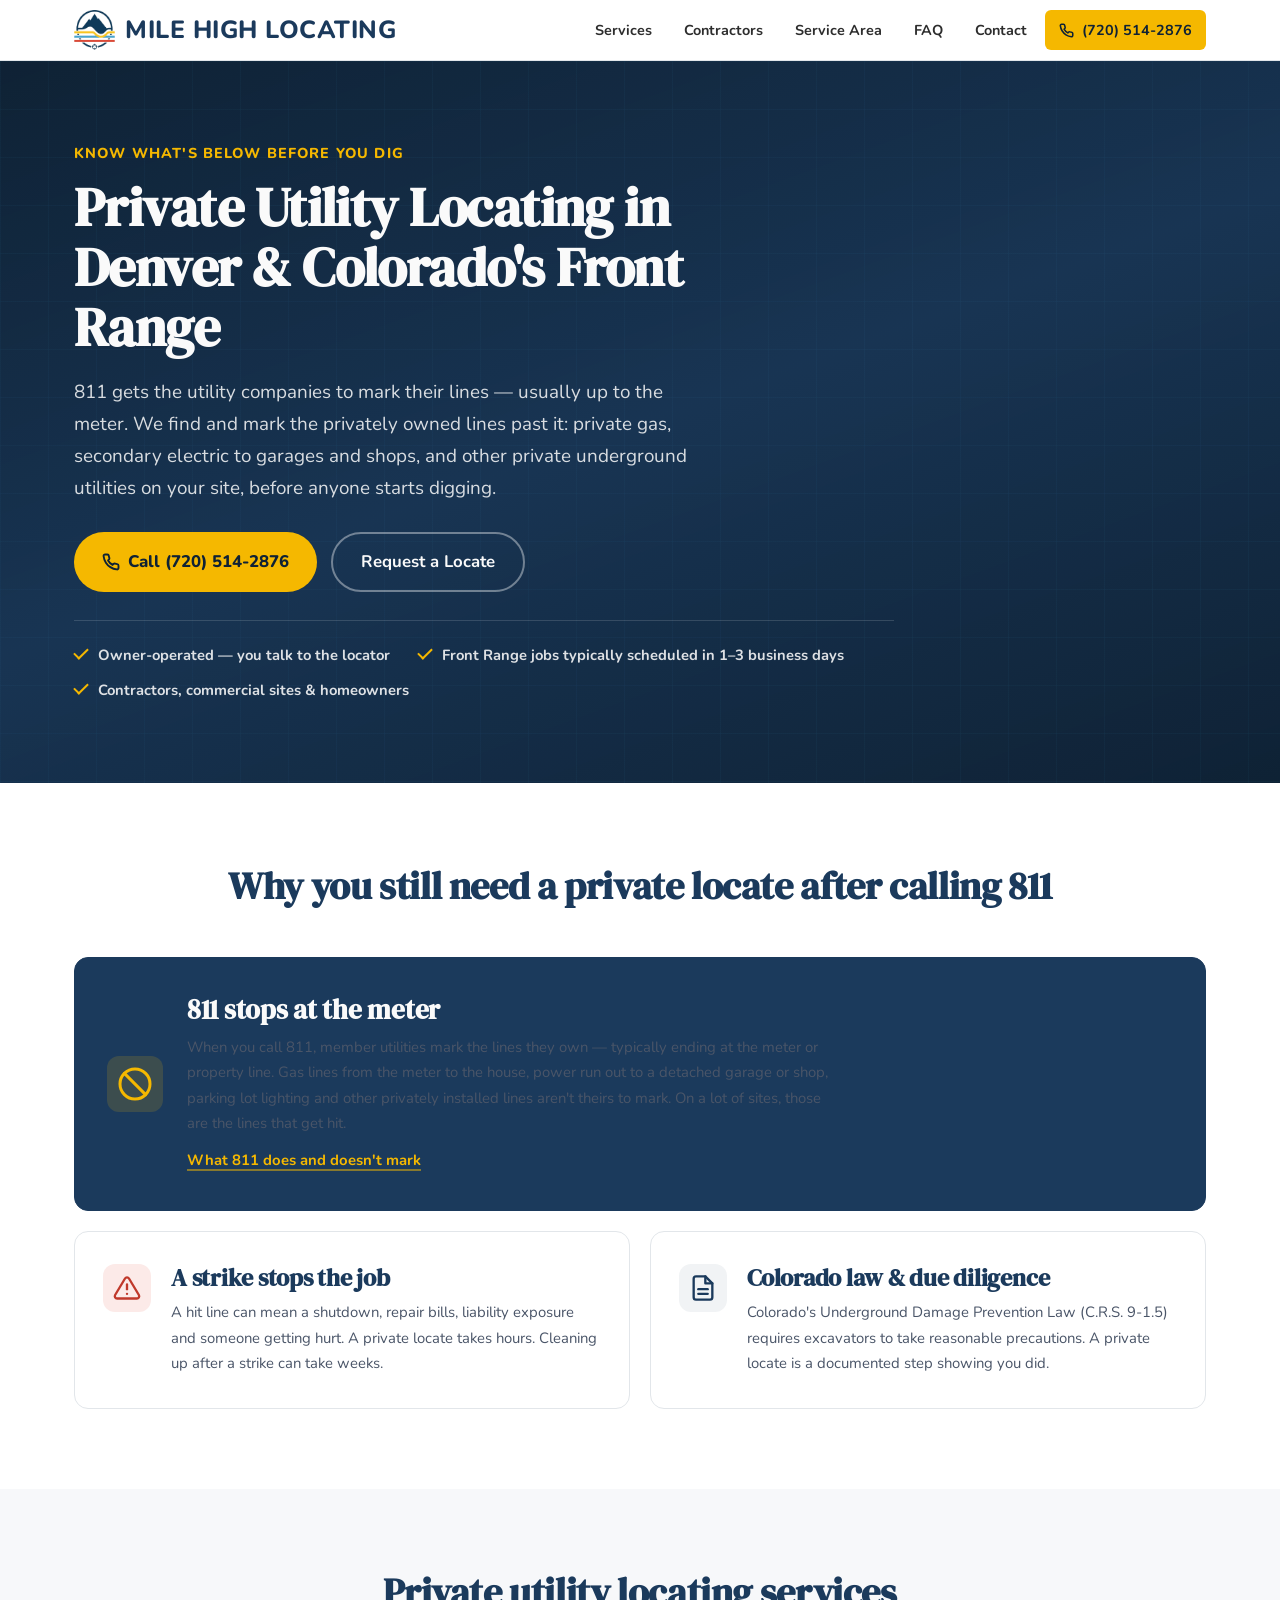
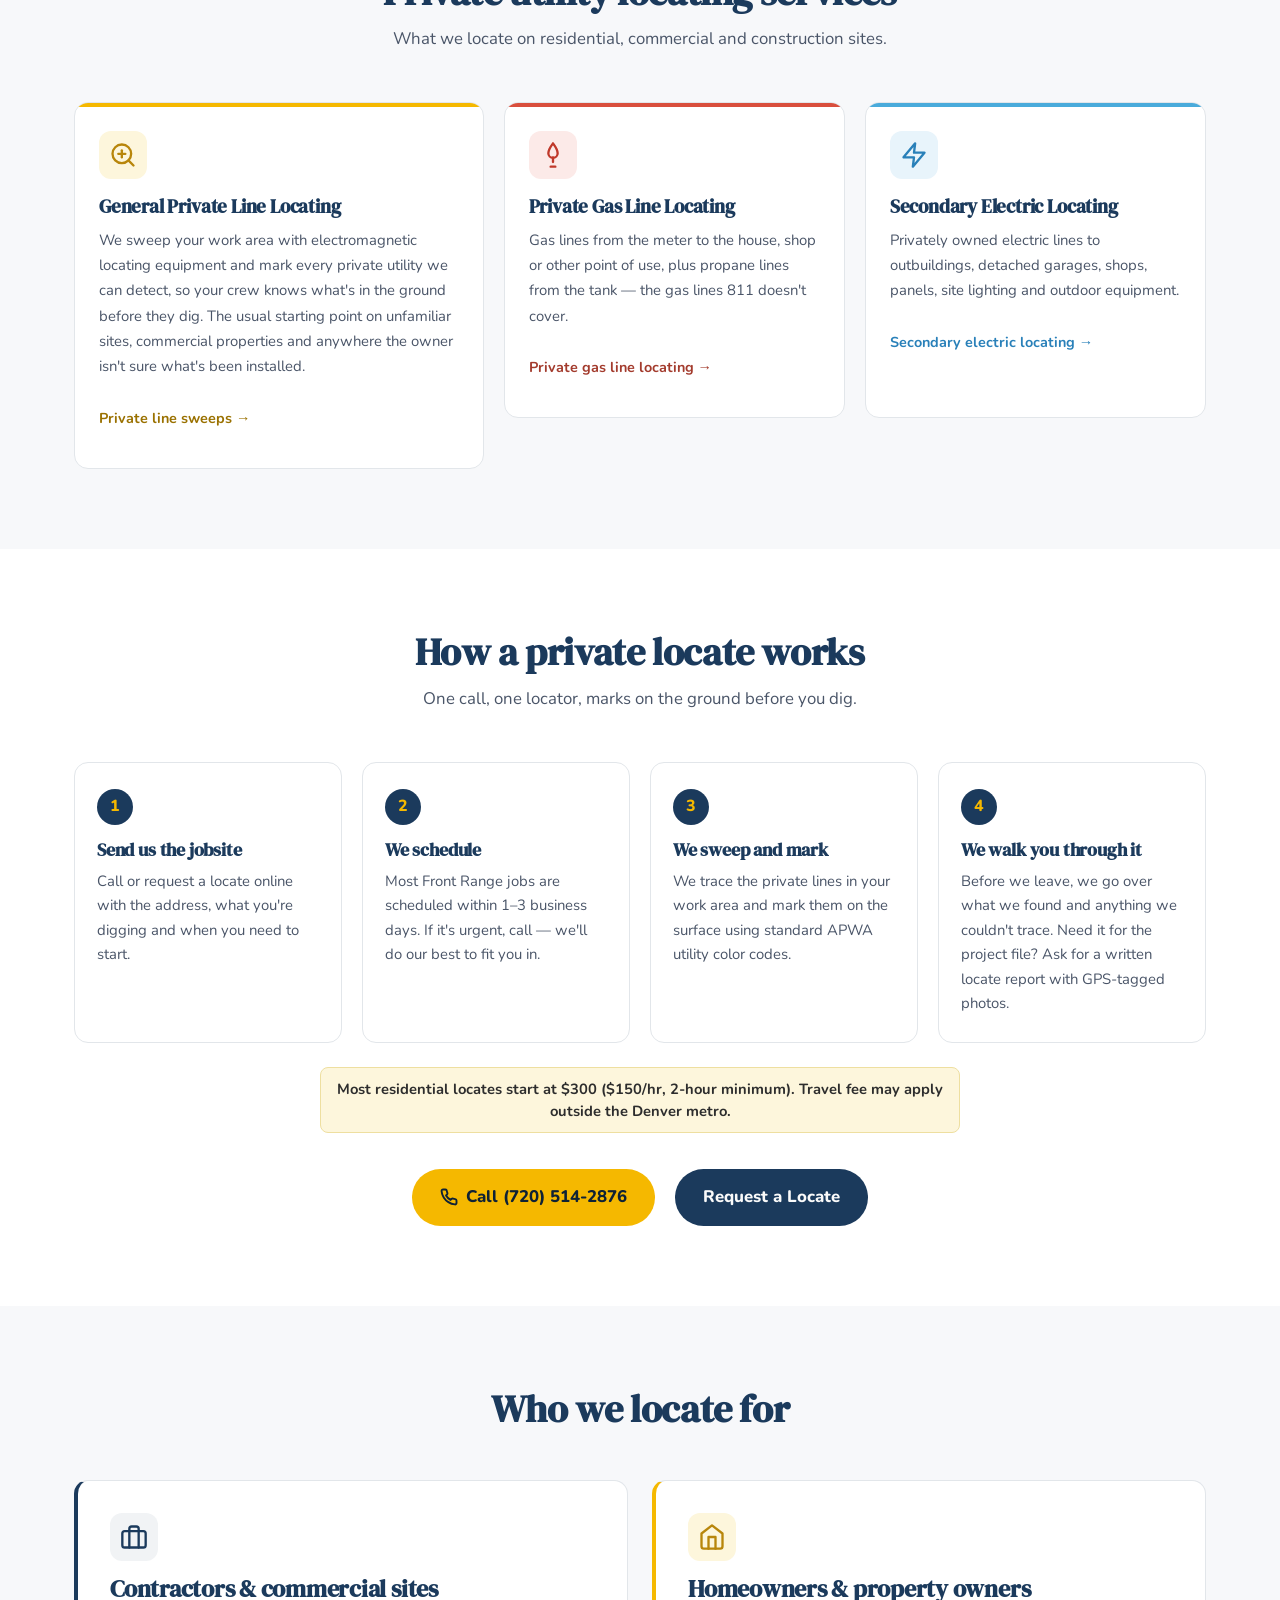
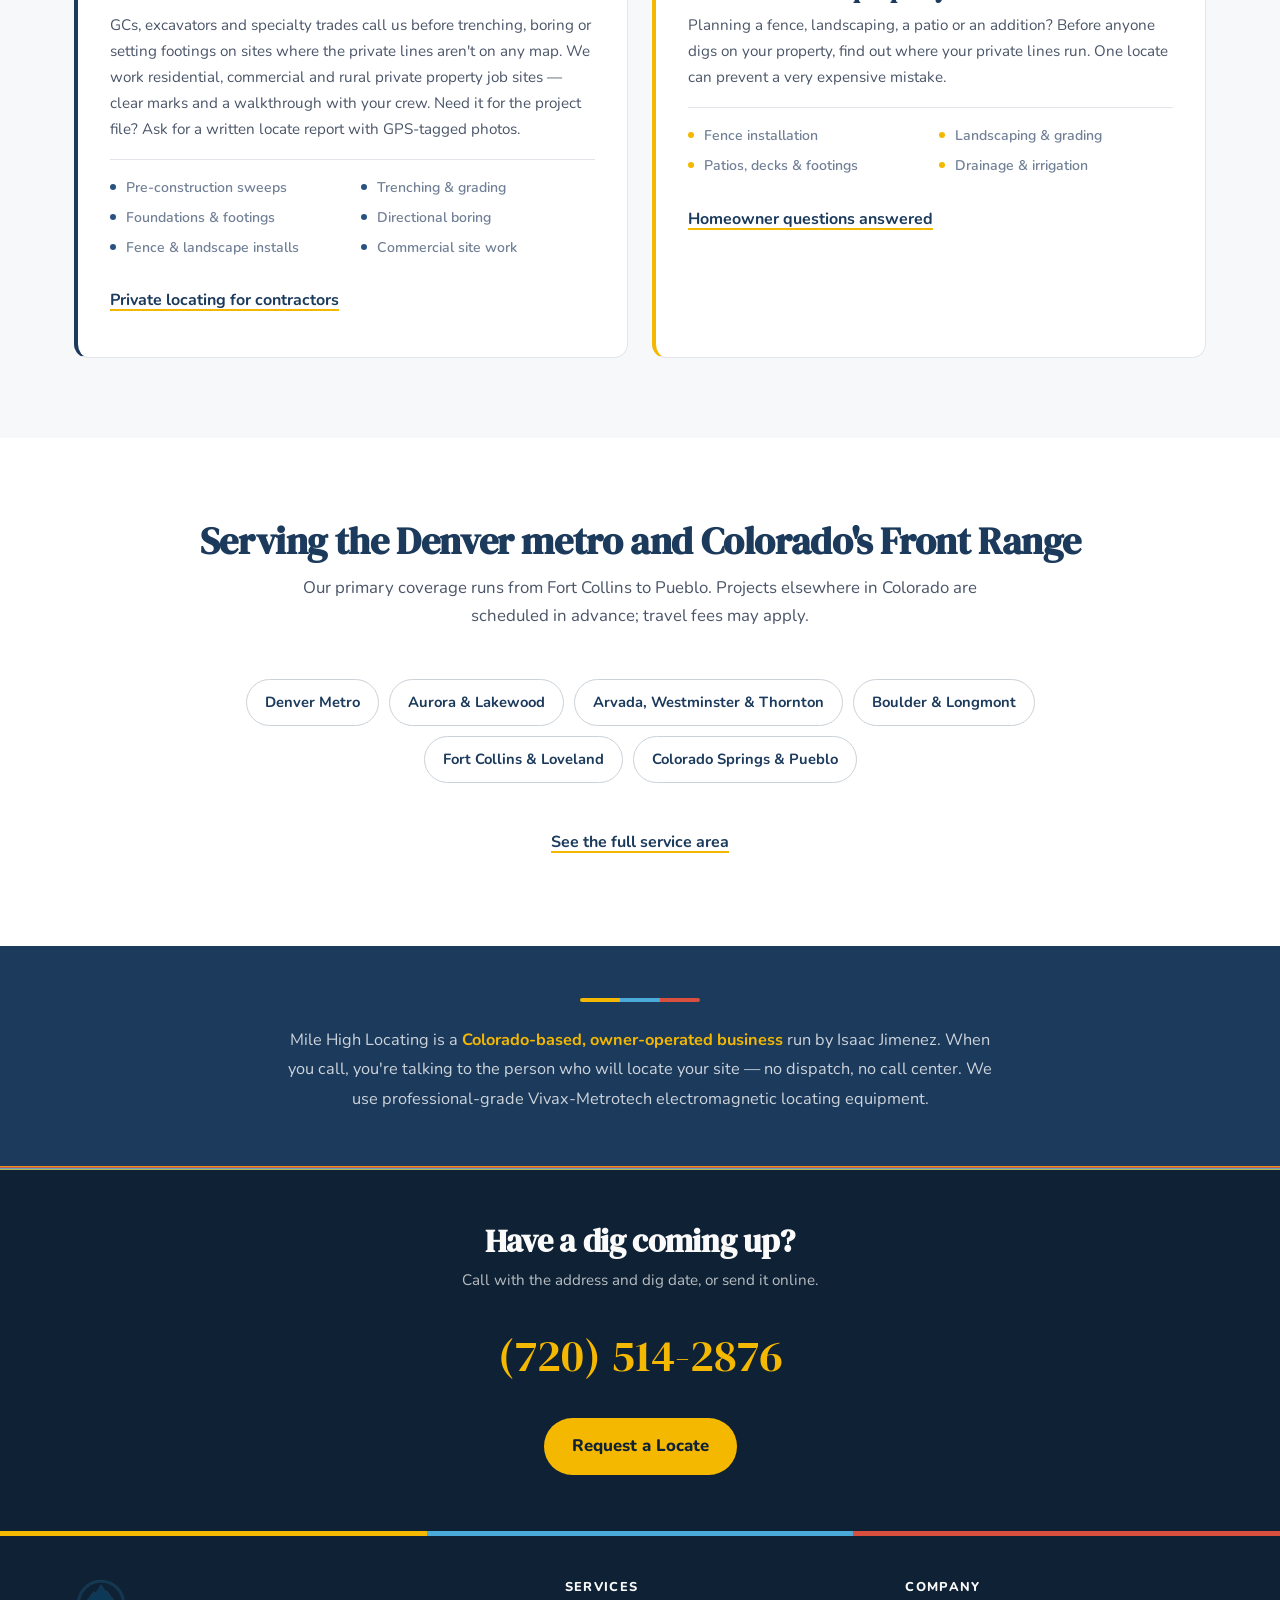
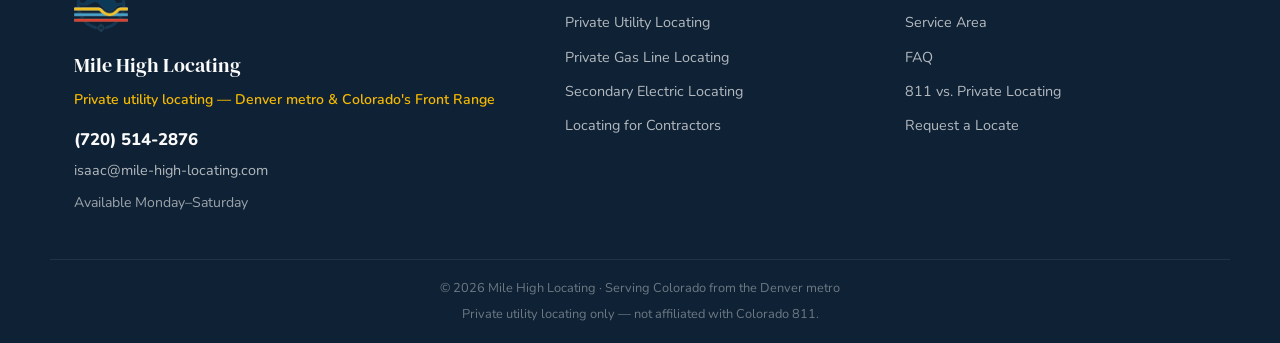
==== commit 94366500: "Switch form to date requests; add pricing; fix equipment and report wording - Contact form asks for " ====
--- a/index.html
+++ b/index.html
@@ -271,9 +271,10 @@
         </li>
         <li>
           <h3>We walk you through it</h3>
-          <p>Before we leave, we go over what we found and anything we couldn't trace. Written locate reports are available on request.</p>
+          <p>Before we leave, we go over what we found and anything we couldn't trace. Need it for the project file? Ask for a written locate report with GPS-tagged photos.</p>
         </li>
       </ol>
+      <p class="price-note price-note--center reveal">Most residential locates start at $300 ($150/hr, 2-hour minimum). Travel fee may apply outside the Denver metro.</p>
       <div class="section-cta">
         <a href="tel:+17205142876" class="btn-primary" data-cta="process"><svg viewBox="0 0 24 24" fill="none" stroke="currentColor" stroke-width="2.5" stroke-linecap="round" stroke-linejoin="round" aria-hidden="true" focusable="false"><path d="M22 16.92v3a2 2 0 0 1-2.18 2 19.79 19.79 0 0 1-8.63-3.07 19.5 19.5 0 0 1-6-6 19.79 19.79 0 0 1-3.07-8.67A2 2 0 0 1 4.11 2h3a2 2 0 0 1 2 1.72c.127.96.361 1.903.7 2.81a2 2 0 0 1-.45 2.11L8.09 9.91a16 16 0 0 0 6 6l1.27-1.27a2 2 0 0 1 2.11-.45c.907.339 1.85.573 2.81.7A2 2 0 0 1 22 16.92z"/></svg>Call (720) 514-2876</a>
         <a href="/contact.html#quote-form" class="btn-secondary" data-cta="process">Request a Locate</a>
@@ -293,7 +294,7 @@
             <svg viewBox="0 0 24 24" fill="none" stroke="currentColor" stroke-width="2" stroke-linecap="round" stroke-linejoin="round"><rect x="2" y="7" width="20" height="14" rx="2" ry="2"/><path d="M16 21V5a2 2 0 0 0-2-2h-4a2 2 0 0 0-2 2v16"/></svg>
           </span>
           <h3>Contractors &amp; commercial sites</h3>
-          <p>GCs, excavators and specialty trades call us before trenching, boring or setting footings on sites where the private lines aren't on any map. We work residential, commercial and rural private property job sites — clear marks, a walkthrough with your crew, and a written report when you need one for the file.</p>
+          <p>GCs, excavators and specialty trades call us before trenching, boring or setting footings on sites where the private lines aren't on any map. We work residential, commercial and rural private property job sites — clear marks and a walkthrough with your crew. Need it for the project file? Ask for a written locate report with GPS-tagged photos.</p>
           <ul class="audience-projects">
             <li>Pre-construction sweeps</li>
             <li>Trenching &amp; grading</li>
@@ -350,7 +351,7 @@
         <span></span><span></span><span></span>
       </div>
       <h2 id="about-heading" class="sr-only">About Mile High Locating</h2>
-      <p>Mile High Locating is a <strong>Colorado-based, owner-operated business</strong> run by Isaac Jimenez. When you call, you're talking to the person who will locate your site — no dispatch, no call center. We use professional-grade electromagnetic locating equipment from Radiodetection and Vivax-Metrotech.</p>
+      <p>Mile High Locating is a <strong>Colorado-based, owner-operated business</strong> run by Isaac Jimenez. When you call, you're talking to the person who will locate your site — no dispatch, no call center. We use professional-grade Vivax-Metrotech electromagnetic locating equipment.</p>
     </div>
   </section>
 
--- a/styles.css
+++ b/styles.css
@@ -2283,3 +2283,41 @@
   .nav-links a { padding: 8px 7px; font-size: 0.85rem; }
   .btn-call { padding: 10px 14px; }
 }
+
+/* --- Pricing, booking note, add-on note, report checkbox --- */
+.price-note {
+  background: var(--gold-faint);
+  border: 1px solid #eedfa0;
+  border-radius: 8px;
+  padding: 10px 14px;
+  margin: 0 0 18px;
+  color: var(--text);
+  font-weight: 700;
+  font-size: 0.92rem;
+  line-height: 1.5;
+}
+.price-note--center { text-align: center; max-width: 640px; margin: 24px auto 0; }
+.section-header .price-note--center { margin-top: 14px; }
+.booking-note {
+  margin: 4px 0 14px;
+  color: var(--text-light);
+  font-size: 0.9rem;
+  line-height: 1.55;
+}
+.addon-note { color: var(--text-light); font-size: 0.93rem; margin: 14px 0 20px; font-style: italic; }
+.form-check {
+  display: flex;
+  align-items: flex-start;
+  gap: 10px;
+  margin: 4px 0 18px;
+}
+.form-check input {
+  width: 22px;
+  height: 22px;
+  margin-top: 1px;
+  flex-shrink: 0;
+  accent-color: var(--navy);
+  cursor: pointer;
+}
+.form-check label { font-weight: 700; font-size: 0.92rem; color: var(--text); cursor: pointer; }
+.form-group input[type="date"] { -webkit-appearance: none; appearance: none; display: block; min-width: 0; }
